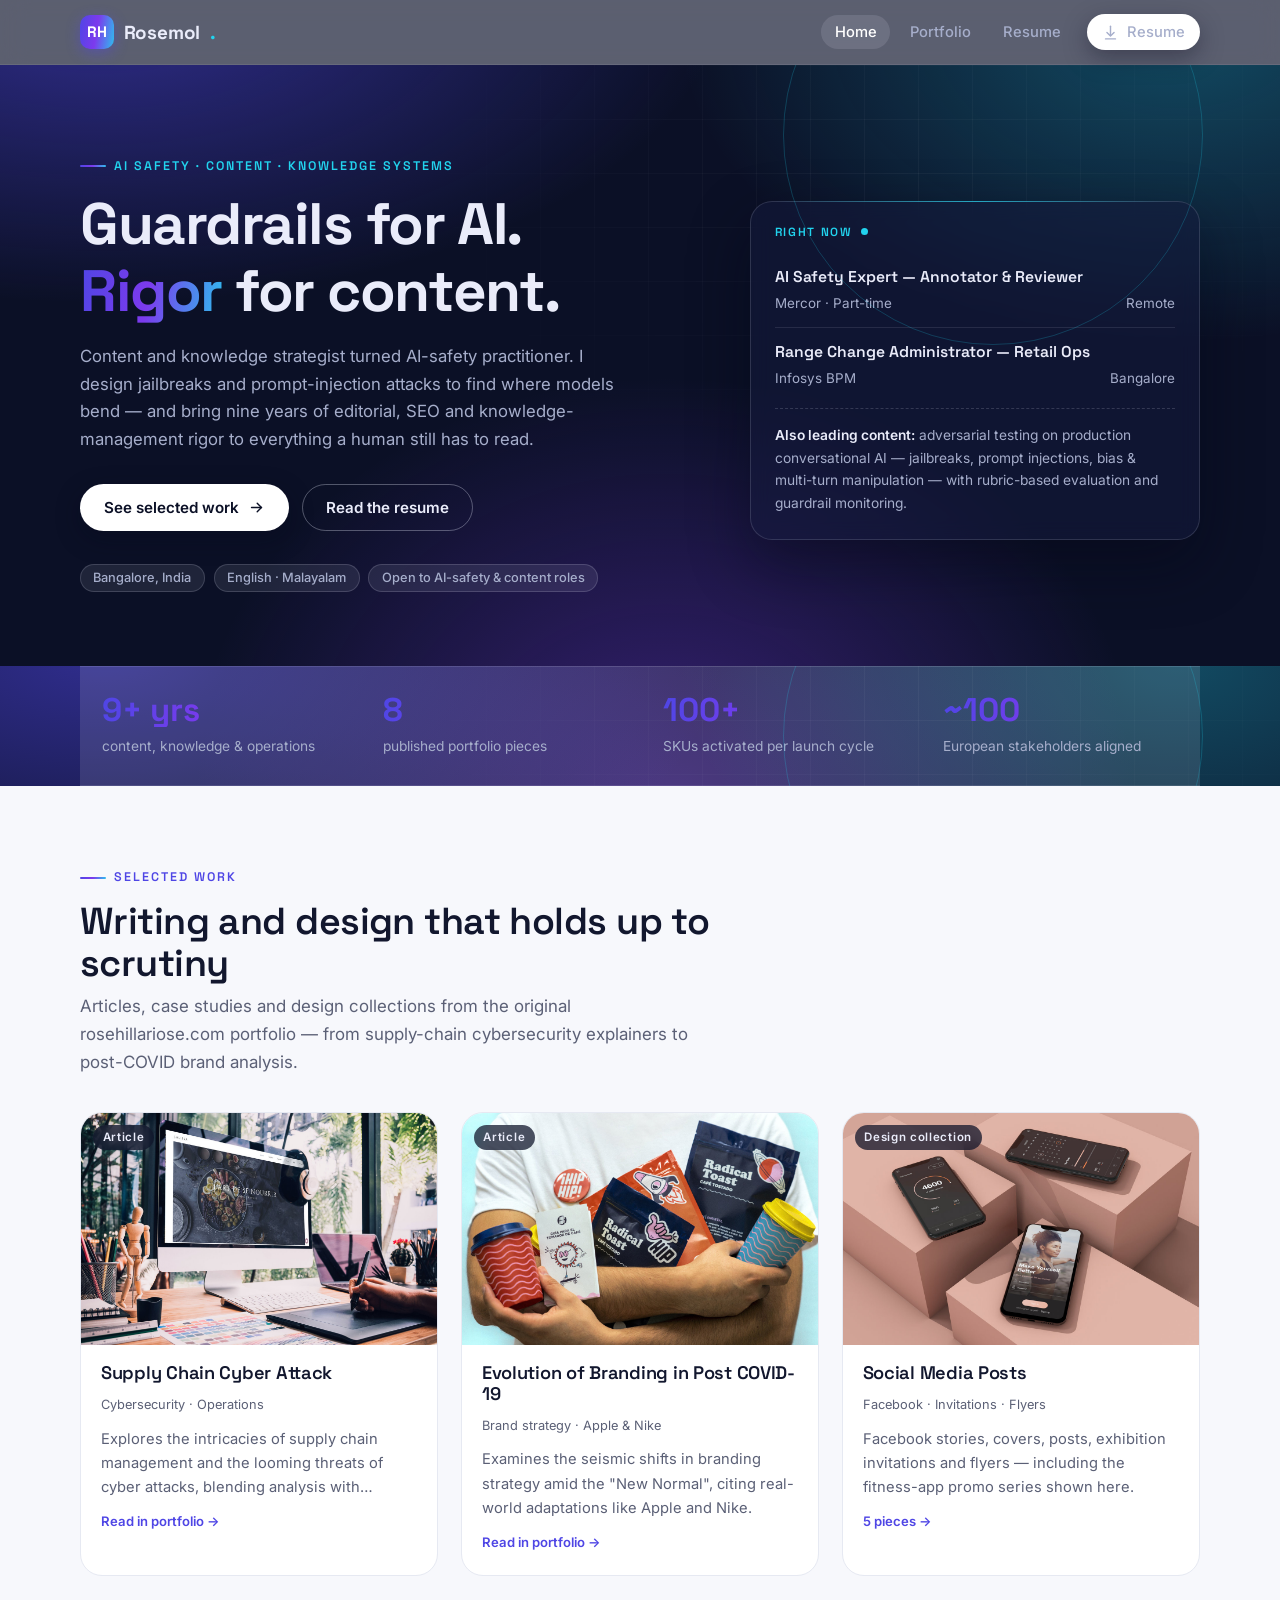
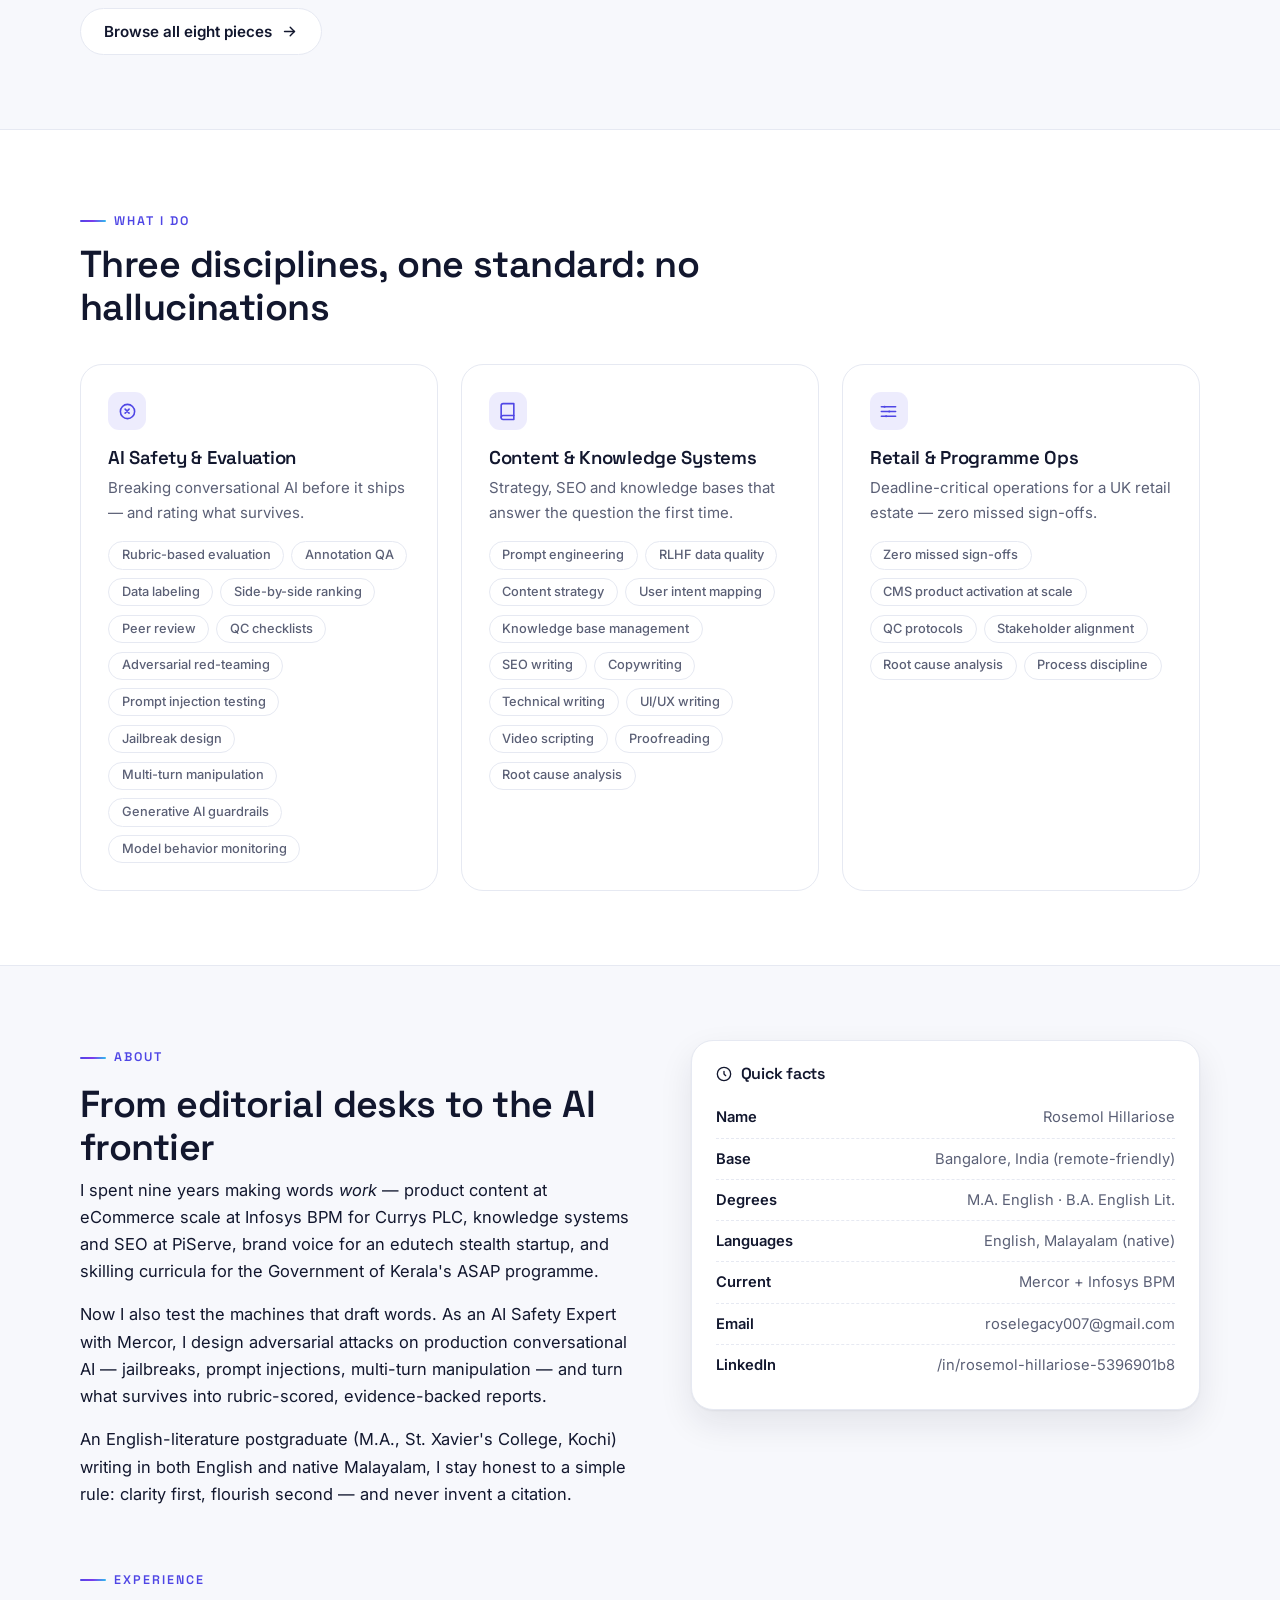
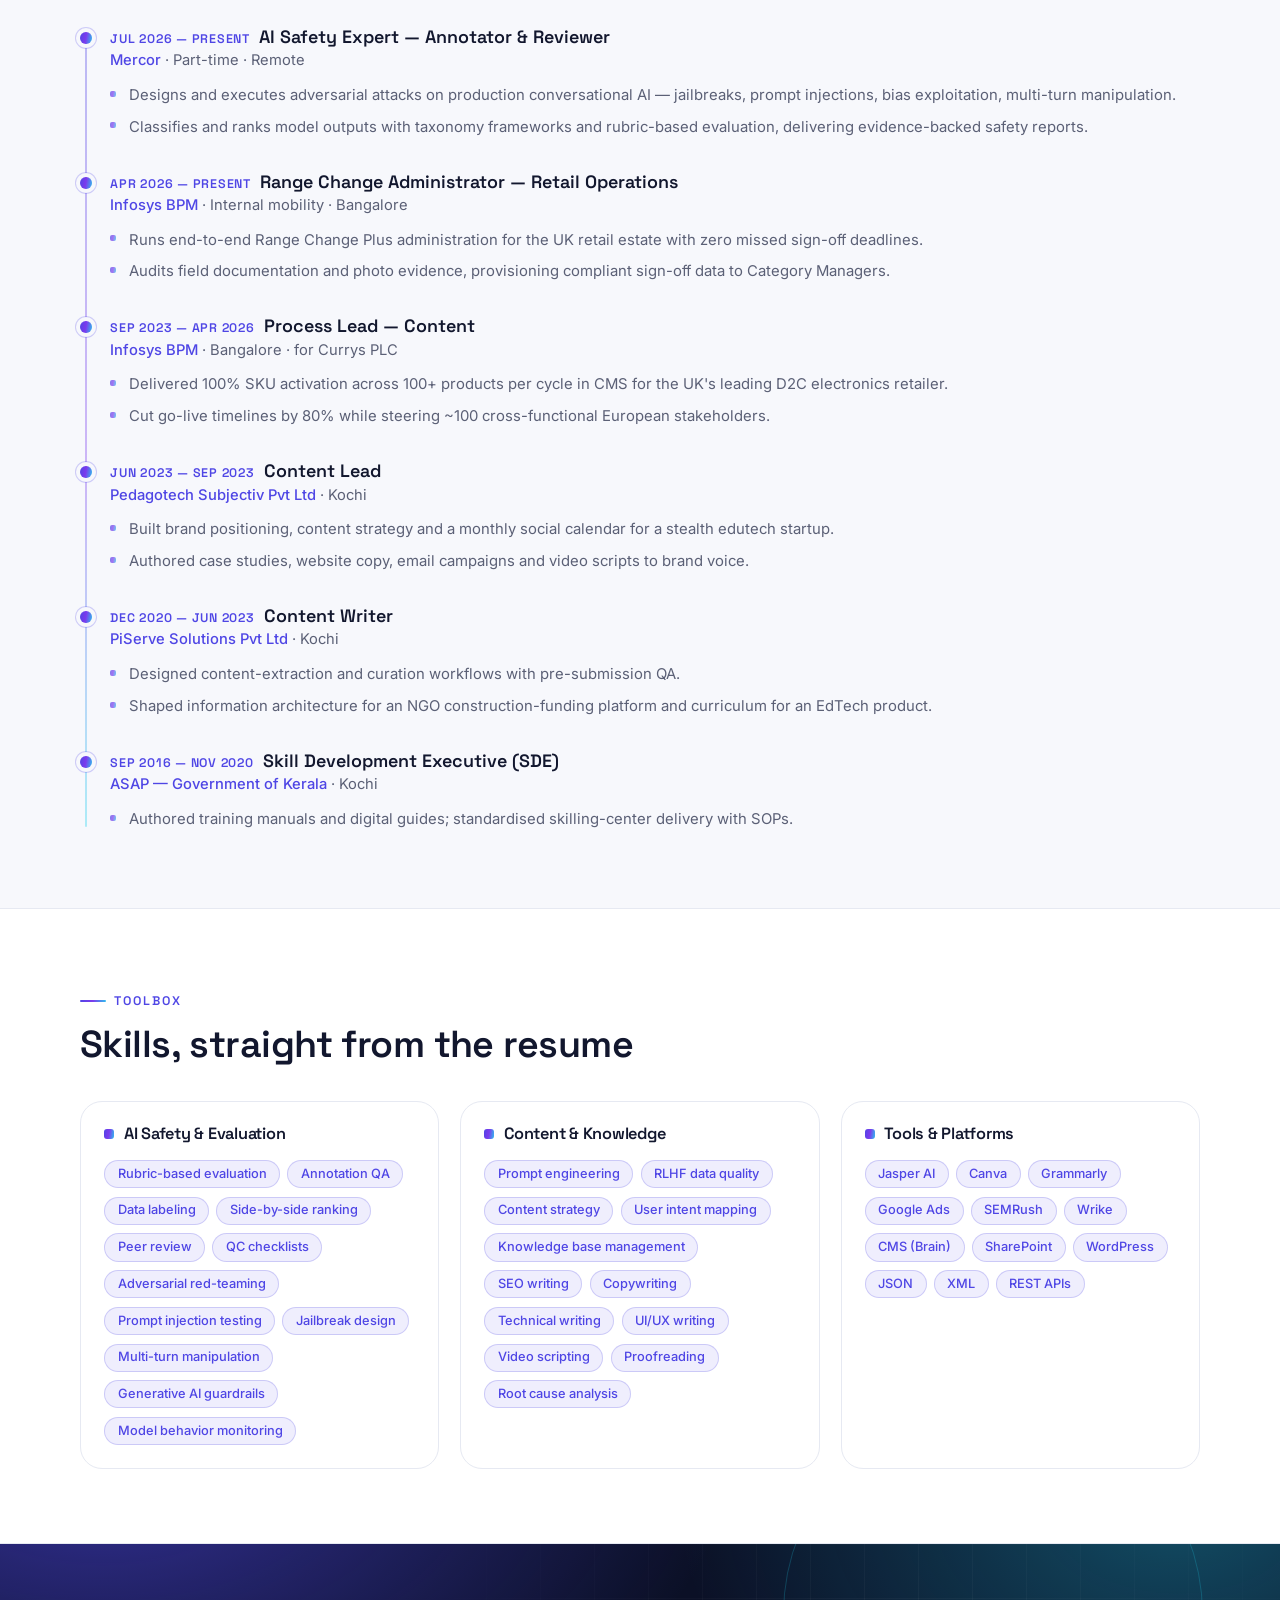
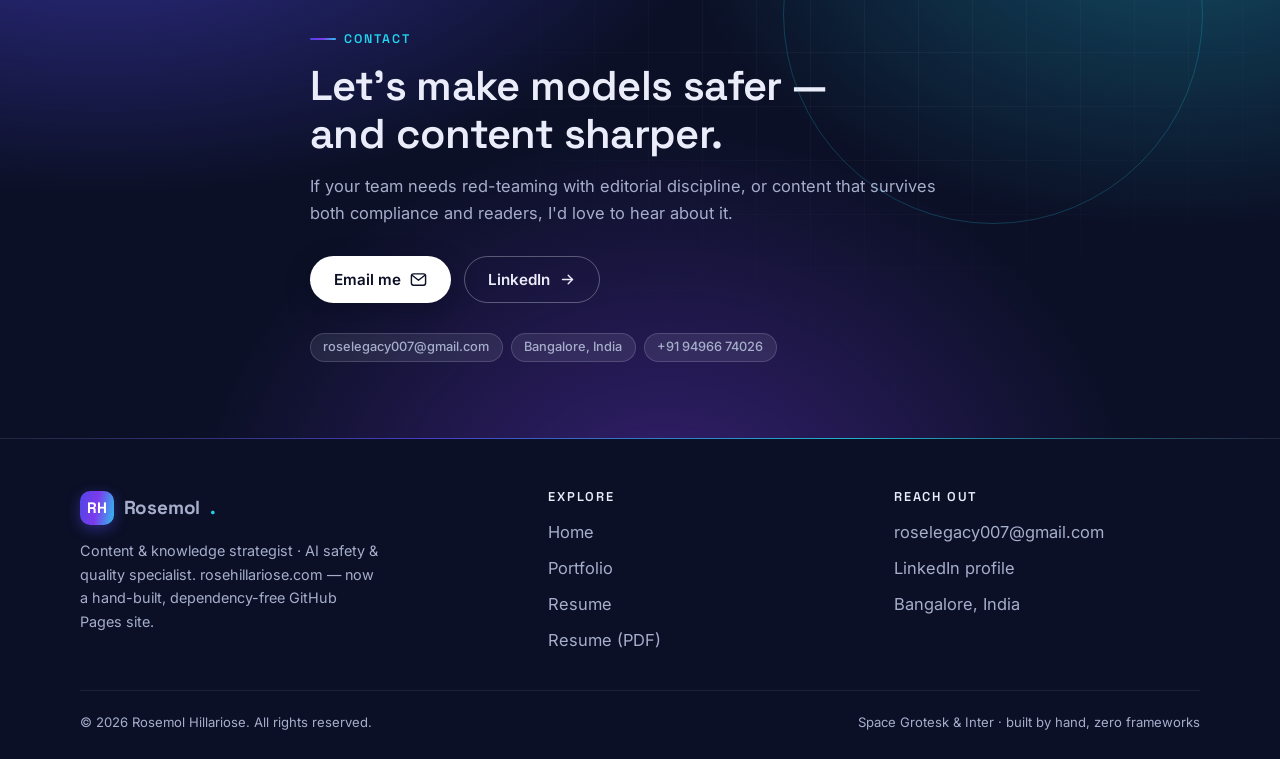
==== index.html @ e2878ddb "Redesigned portfolio site — aurora design, AI-safety focused content, 8 real portfolio pieces" ====
<!DOCTYPE html>
<html lang="en">
<head>
<meta charset="utf-8">
<meta name="viewport" content="width=device-width, initial-scale=1">
<title>Rosemol Hillariose — Content & Knowledge Strategist | AI Safety & Quality Specialist</title>
<meta name="description" content="AI safety specialist and content strategist. Adversarial red-teaming, prompt-injection testing and guardrail monitoring — plus 9+ years of content, SEO and knowledge management in eCommerce operations.">
<meta property="og:type" content="website">
<meta property="og:title" content="Rosemol Hillariose — Content & Knowledge Strategist">
<meta property="og:description" content="Guardrails for AI. Rigor for content. AI-safety red-teaming, knowledge management and editorial depth from Bangalore, India.">
<meta property="og:image" content="https://rosehillary.github.io/rosehillariose.github.io/assets/img/og-cover.jpg">
<meta name="twitter:card" content="summary_large_image">
<link rel="preconnect" href="https://fonts.googleapis.com">
<link rel="preconnect" href="https://fonts.gstatic.com" crossorigin>
<link href="https://fonts.googleapis.com/css2?family=Inter:wght@400;500;600;700&family=Space+Grotesk:wght@500;600;700&display=swap" rel="stylesheet">
<link rel="stylesheet" href="assets/css/style.css">
<link rel="icon" type="image/svg+xml" href="assets/favicon.svg">
<script type="application/ld+json">
{
  "@context": "https://schema.org",
  "@type": "Person",
  "name": "Rosemol Hillariose",
  "jobTitle": "Content & Knowledge Strategist | AI Safety & Quality Specialist",
  "email": "mailto:roselegacy007@gmail.com",
  "telephone": "+91 9496674026",
  "url": "https://rosehillariose.com",
  "sameAs": ["https://www.linkedin.com/in/rosemol-hillariose-5396901b8"],
  "address": {"@type": "PostalAddress", "addressLocality": "Bangalore", "addressRegion": "Karnataka", "addressCountry": "IN"},
  "alumniOf": {"@type": "CollegeOrUniversity", "name": "St. Xavier's College For Women, Kochi"},
  "knowsLanguage": ["en", "ml"]
}
</script>
</head>
<body>
<a class="skip" href="#main">Skip to content</a>
<header class="site-header">
  <div class="container header-in">
    <a class="brand" href="index.html" aria-label="Rosemol Hillariose — home"><span class="brand-mark">RH</span>Rosemol<i>.</i></a>
    <nav class="main-nav" aria-label="Primary">
      <a href="index.html" class="active" aria-current="page">Home</a>
      <a href="portfolio.html">Portfolio</a>
      <a href="resume.html">Resume</a>
      <a class="btn btn-light nav-cta no-expand" href="assets/Rosemol-Hillariose-Resume.pdf" download>
        <svg viewBox="0 0 24 24" fill="none" stroke="currentColor" stroke-width="2" stroke-linecap="round" stroke-linejoin="round" aria-hidden="true"><path d="M12 3v12"/><path d="m7 12 5 5 5-5"/><path d="M5 21h14"/></svg>
        Resume
      </a>
    </nav>
    <button class="nav-toggle" aria-expanded="false" aria-label="Toggle navigation"><span></span><span></span><span></span></button>
  </div>
</header>
<main id="main">
<!-- HERO -->
<section class="aurora hero">
  <div class="container hero-grid">
    <div data-reveal>
      <span class="kicker" style="color:#22D3EE">AI Safety · Content · Knowledge Systems</span>
      <h1 style="margin-top:1rem">Guardrails for AI.<br><span class="grad-text">Rigor</span> for content.</h1>
      <p class="lead">Content and knowledge strategist turned AI-safety practitioner. I design jailbreaks and prompt-injection attacks to find where models bend — and bring nine years of editorial, SEO and knowledge-management rigor to everything a human still has to read.</p>
      <div class="hero-cta">
        <a class="btn btn-light" href="portfolio.html">See selected work
          <svg viewBox="0 0 24 24" fill="none" stroke="currentColor" stroke-width="2" stroke-linecap="round" stroke-linejoin="round" aria-hidden="true"><path d="M5 12h14"/><path d="m13 6 6 6-6 6"/></svg>
        </a>
        <a class="btn btn-ghost" href="resume.html">Read the resume</a>
      </div>
      <div class="facets">
        <span class="chip chip-dark">Bangalore, India</span>
        <span class="chip chip-dark">English · Malayalam</span>
        <span class="chip chip-dark">Open to AI-safety & content roles</span>
      </div>
    </div>
    <aside class="now-card" data-reveal style="--d:150ms" aria-label="Currently">
      <div class="now-label">Right now</div>
      <div class="now-item">
        <div class="now-role">AI Safety Expert — Annotator & Reviewer</div>
        <div class="now-org"><span>Mercor · Part-time</span><span>Remote</span></div>
      </div>
      <div class="now-item">
        <div class="now-role">Range Change Administrator — Retail Ops</div>
        <div class="now-org"><span>Infosys BPM</span><span>Bangalore</span></div>
      </div>
      <p class="now-note"><strong>Also leading content:</strong> adversarial testing on production conversational AI — jailbreaks, prompt injections, bias & multi-turn manipulation — with rubric-based evaluation and guardrail monitoring.</p>
    </aside>
  </div>
</section>
<!-- STATS -->
<div class="aurora" style="padding:0">
  <div class="container">
    <div class="stats" data-reveal>
      <div class="stat"><b>9+ yrs</b><span>content, knowledge & operations</span></div>
      <div class="stat"><b>8</b><span>published portfolio pieces</span></div>
      <div class="stat"><b>100+</b><span>SKUs activated per launch cycle</span></div>
      <div class="stat"><b>~100</b><span>European stakeholders aligned</span></div>
    </div>
  </div>
</div>
<!-- FEATURED WORK -->
<section class="section">
  <div class="container">
    <div class="section-head" data-reveal>
      <span class="kicker">Selected work</span>
      <h2>Writing and design that holds up to scrutiny</h2>
      <p class="lead">Articles, case studies and design collections from the original rosehillariose.com portfolio — from supply-chain cybersecurity explainers to post-COVID brand analysis.</p>
    </div>
    <div class="grid grid-3" style="margin-top:2.2rem">
      <a class="work-card" data-reveal href="portfolio.html#supply-chain">
        <span class="work-media">
          <img src="assets/img/supply-chain.jpg" alt="Design studio desk with a monitor showing an editorial website" loading="lazy">
          <span class="work-type">Article</span>
        </span>
        <span class="work-body">
          <h3>Supply Chain Cyber Attack</h3>
          <span class="work-meta">Cybersecurity · Operations</span>
          <span class="work-excerpt">Explores the intricacies of supply chain management and the looming threats of cyber attacks, blending analysis with actionable, prescriptive measures.</span>
          <span class="work-count">Read in portfolio →</span>
        </span>
      </a>
      <a class="work-card" data-reveal style="--d:90ms" href="portfolio.html#evolution-branding">
        <span class="work-media">
          <img src="assets/img/evolution-branding.jpg" alt="Bold snack packaging — Radical Toast chip bags" loading="lazy">
          <span class="work-type">Article</span>
        </span>
        <span class="work-body">
          <h3>Evolution of Branding in Post COVID-19</h3>
          <span class="work-meta">Brand strategy · Apple &amp; Nike</span>
          <span class="work-excerpt">Examines the seismic shifts in branding strategy amid the "New Normal", citing real-world adaptations like Apple and Nike.</span>
          <span class="work-count">Read in portfolio →</span>
        </span>
      </a>
      <a class="work-card" data-reveal style="--d:180ms" href="portfolio.html#sm-posts">
        <span class="work-media">
          <img src="assets/img/sm-posts.jpg" alt="Social media design — phone mockups on pink pedestals" loading="lazy">
          <span class="work-type">Design collection</span>
        </span>
        <span class="work-body">
          <h3>Social Media Posts</h3>
          <span class="work-meta">Facebook · Invitations · Flyers</span>
          <span class="work-excerpt">Facebook stories, covers, posts, exhibition invitations and flyers — including the fitness-app promo series shown here.</span>
          <span class="work-count">5 pieces →</span>
        </span>
      </a>
    </div>
    <div data-reveal style="margin-top:2rem">
      <a class="btn btn-line" href="portfolio.html">Browse all eight pieces
        <svg viewBox="0 0 24 24" fill="none" stroke="currentColor" stroke-width="2" stroke-linecap="round" stroke-linejoin="round" aria-hidden="true"><path d="M5 12h14"/><path d="m13 6 6 6-6 6"/></svg>
      </a>
    </div>
  </div>
</section>
<!-- WHAT I DO -->
<section class="section" style="background:#fff;border-block:1px solid var(--line)">
  <div class="container">
    <div class="section-head" data-reveal>
      <span class="kicker">What I do</span>
      <h2>Three disciplines, one standard: no hallucinations</h2>
    </div>
    <div class="grid grid-3" style="margin-top:2.2rem">
      <article class="service" data-reveal>
        <div class="service-icon" aria-hidden="true"><svg viewBox="0 0 24 24" fill="none" stroke="currentColor" stroke-width="2" stroke-linecap="round" stroke-linejoin="round"><circle cx="12" cy="12" r="9"/><path d="m9 9 5 5M14 9l-5 5"/></svg></div>
        <h3>AI Safety & Evaluation</h3>
        <p>Breaking conversational AI before it ships — and rating what survives.</p>
        <ul id="svc1" class="skill-tags"></ul>
      </article>
      <article class="service" data-reveal style="--d:90ms">
        <div class="service-icon" aria-hidden="true"><svg viewBox="0 0 24 24" fill="none" stroke="currentColor" stroke-width="2" stroke-linecap="round" stroke-linejoin="round"><path d="M4 19.5A2.5 2.5 0 0 1 6.5 17H20"/><path d="M6.5 2H20v20H6.5A2.5 2.5 0 0 1 4 19.5v-15A2.5 2.5 0 0 1 6.5 2z"/></svg></div>
        <h3>Content & Knowledge Systems</h3>
        <p>Strategy, SEO and knowledge bases that answer the question the first time.</p>
        <ul id="svc2" class="skill-tags"></ul>
      </article>
      <article class="service" data-reveal style="--d:180ms">
        <div class="service-icon" aria-hidden="true"><svg viewBox="0 0 24 24" fill="none" stroke="currentColor" stroke-width="2" stroke-linecap="round" stroke-linejoin="round"><path d="M3 6h18"/><path d="M3 12h18"/><path d="M3 18h18"/><circle cx="7" cy="6" r="1.4" fill="currentColor" stroke="none"/><circle cx="13" cy="12" r="1.4" fill="currentColor" stroke="none"/><circle cx="9" cy="18" r="1.4" fill="currentColor" stroke="none"/></svg></div>
        <h3>Retail & Programme Ops</h3>
        <p>Deadline-critical operations for a UK retail estate — zero missed sign-offs.</p>
        <ul id="svc3" class="skill-tags"></ul>
      </article>
    </div>
  </div>
</section>
<!-- ABOUT + TIMELINE -->
<section class="section" id="about">
  <div class="container">
    <div class="split">
      <div class="about-copy" data-reveal>
        <span class="kicker">About</span>
        <h2 style="margin-top:1rem">From editorial desks to the AI frontier</h2>
        <p>I spent nine years making words <em>work</em> — product content at eCommerce scale at Infosys BPM for Currys PLC, knowledge systems and SEO at PiServe, brand voice for an edutech stealth startup, and skilling curricula for the Government of Kerala's ASAP programme.</p>
        <p>Now I also test the machines that draft words. As an AI Safety Expert with Mercor, I design adversarial attacks on production conversational AI — jailbreaks, prompt injections, multi-turn manipulation — and turn what survives into rubric-scored, evidence-backed reports.</p>
        <p>An English-literature postgraduate (M.A., St. Xavier's College, Kochi) writing in both English and native Malayalam, I stay honest to a simple rule: clarity first, flourish second — and never invent a citation.</p>
      </div>
      <aside class="side-card" data-reveal style="--d:120ms">
        <h3><svg width="16" height="16" viewBox="0 0 24 24" fill="none" stroke="currentColor" stroke-width="2" stroke-linecap="round" aria-hidden="true"><circle cx="12" cy="12" r="10"/><path d="M12 8v4l2.5 2.5"/></svg>Quick facts</h3>
        <div class="kv"><b>Name</b><span>Rosemol Hillariose</span></div>
        <div class="kv"><b>Base</b><span>Bangalore, India (remote-friendly)</span></div>
        <div class="kv"><b>Degrees</b><span>M.A. English · B.A. English Lit.</span></div>
        <div class="kv"><b>Languages</b><span>English, Malayalam (native)</span></div>
        <div class="kv"><b>Current</b><span>Mercor + Infosys BPM</span></div>
        <div class="kv"><b>Email</b><span>roselegacy007@gmail.com</span></div>
        <div class="kv"><b>LinkedIn</b><span>/in/rosemol-hillariose-5396901b8</span></div>
      </aside>
    </div>
    <div style="margin-top:3.4rem">
      <span class="kicker" data-reveal>Experience</span>
      <div class="timeline">
        <div class="t-item" data-reveal>
          <div class="t-head"><span class="t-when">Jul 2026 — Present</span><span class="t-role">AI Safety Expert — Annotator & Reviewer</span></div>
          <div class="t-org"><em>Mercor</em> · Part-time · Remote</div>
          <ul class="t-list"><li>Designs and executes adversarial attacks on production conversational AI — jailbreaks, prompt injections, bias exploitation, multi-turn manipulation.</li><li>Classifies and ranks model outputs with taxonomy frameworks and rubric-based evaluation, delivering evidence-backed safety reports.</li></ul>
        </div>
        <div class="t-item" data-reveal>
          <div class="t-head"><span class="t-when">Apr 2026 — Present</span><span class="t-role">Range Change Administrator — Retail Operations</span></div>
          <div class="t-org"><em>Infosys BPM</em> · Internal mobility · Bangalore</div>
          <ul class="t-list"><li>Runs end-to-end Range Change Plus administration for the UK retail estate with zero missed sign-off deadlines.</li><li>Audits field documentation and photo evidence, provisioning compliant sign-off data to Category Managers.</li></ul>
        </div>
        <div class="t-item" data-reveal>
          <div class="t-head"><span class="t-when">Sep 2023 — Apr 2026</span><span class="t-role">Process Lead — Content</span></div>
          <div class="t-org"><em>Infosys BPM</em> · Bangalore · for Currys PLC</div>
          <ul class="t-list"><li>Delivered 100% SKU activation across 100+ products per cycle in CMS for the UK's leading D2C electronics retailer.</li><li>Cut go-live timelines by 80% while steering ~100 cross-functional European stakeholders.</li></ul>
        </div>
        <div class="t-item" data-reveal>
          <div class="t-head"><span class="t-when">Jun 2023 — Sep 2023</span><span class="t-role">Content Lead</span></div>
          <div class="t-org"><em>Pedagotech Subjectiv Pvt Ltd</em> · Kochi</div>
          <ul class="t-list"><li>Built brand positioning, content strategy and a monthly social calendar for a stealth edutech startup.</li><li>Authored case studies, website copy, email campaigns and video scripts to brand voice.</li></ul>
        </div>
        <div class="t-item" data-reveal>
          <div class="t-head"><span class="t-when">Dec 2020 — Jun 2023</span><span class="t-role">Content Writer</span></div>
          <div class="t-org"><em>PiServe Solutions Pvt Ltd</em> · Kochi</div>
          <ul class="t-list"><li>Designed content-extraction and curation workflows with pre-submission QA.</li><li>Shaped information architecture for an NGO construction-funding platform and curriculum for an EdTech product.</li></ul>
        </div>
        <div class="t-item" data-reveal>
          <div class="t-head"><span class="t-when">Sep 2016 — Nov 2020</span><span class="t-role">Skill Development Executive (SDE)</span></div>
          <div class="t-org"><em>ASAP — Government of Kerala</em> · Kochi</div>
          <ul class="t-list"><li>Authored training manuals and digital guides; standardised skilling-center delivery with SOPs.</li></ul>
        </div>
      </div>
    </div>
  </div>
</section>
<!-- SKILLS -->
<section class="section" style="background:#fff;border-block:1px solid var(--line)">
  <div class="container">
    <div class="section-head" data-reveal>
      <span class="kicker">Toolbox</span>
      <h2>Skills, straight from the resume</h2>
    </div>
    <div class="skills-grid" style="margin-top:2.2rem">
      <div class="skill-card" data-reveal><h3><span class="skill-dot"></span>AI Safety & Evaluation</h3><ul id="sk1" class="skill-tags"></ul></div>
      <div class="skill-card" data-reveal style="--d:90ms"><h3><span class="skill-dot"></span>Content & Knowledge</h3><ul id="sk2" class="skill-tags"></ul></div>
      <div class="skill-card" data-reveal style="--d:180ms"><h3><span class="skill-dot"></span>Tools & Platforms</h3><ul id="sk3" class="skill-tags"></ul></div>
    </div>
  </div>
</section>
<!-- CONTACT -->
<section class="aurora cta-band">
  <div class="container cta-in" data-reveal>
    <span class="kicker" style="color:#22D3EE">Contact</span>
    <h2 style="margin-top:.9rem">Let's make models safer —<br>and content sharper.</h2>
    <p>If your team needs red-teaming with editorial discipline, or content that survives both compliance and readers, I'd love to hear about it.</p>
    <div class="cta-buttons">
      <a class="btn btn-light" href="mailto:roselegacy007@gmail.com?subject=Saying%20hi%20from%20your%20portfolio">Email me
        <svg viewBox="0 0 24 24" fill="none" stroke="currentColor" stroke-width="2" stroke-linecap="round" stroke-linejoin="round" aria-hidden="true"><rect x="2" y="4" width="20" height="16" rx="3"/><path d="m3 6 9 7 9-7"/></svg>
      </a>
      <a class="btn btn-ghost" href="https://www.linkedin.com/in/rosemol-hillariose-5396901b8" target="_blank" rel="noopener">LinkedIn
        <svg viewBox="0 0 24 24" fill="none" stroke="currentColor" stroke-width="2" stroke-linecap="round" stroke-linejoin="round" aria-hidden="true"><path d="M5 12h14"/><path d="m13 6 6 6-6 6"/></svg>
      </a>
    </div>
    <div class="cta-facts">
      <span class="chip chip-dark">roselegacy007@gmail.com</span>
      <span class="chip chip-dark">Bangalore, India</span>
      <span class="chip chip-dark">+91 94966 74026</span>
    </div>
  </div>
</section>
</main>
<footer class="site-footer">
  <div class="container">
    <div class="footer-grid">
      <div>
        <a class="brand" href="index.html"><span class="brand-mark">RH</span>Rosemol<i>.</i></a>
        <p class="footer-blurb">Content & knowledge strategist · AI safety & quality specialist. rosehillariose.com — now a hand-built, dependency-free GitHub Pages site.</p>
      </div>
      <div>
        <h4>Explore</h4>
        <ul>
          <li><a href="index.html">Home</a></li>
          <li><a href="portfolio.html">Portfolio</a></li>
          <li><a href="resume.html">Resume</a></li>
          <li><a href="assets/Rosemol-Hillariose-Resume.pdf" download>Resume (PDF)</a></li>
        </ul>
      </div>
      <div>
        <h4>Reach out</h4>
        <ul>
          <li><a href="mailto:roselegacy007@gmail.com">roselegacy007@gmail.com</a></li>
          <li><a href="https://www.linkedin.com/in/rosemol-hillariose-5396901b8" target="_blank" rel="noopener">LinkedIn profile</a></li>
          <li>Bangalore, India</li>
        </ul>
      </div>
    </div>
    <div class="footer-bottom">
      <span>© <span data-year>2026</span> Rosemol Hillariose. All rights reserved.</span>
      <span>Space Grotesk &amp; Inter · built by hand, zero frameworks</span>
    </div>
  </div>
</footer>
<script src="assets/js/main.js" defer></script>
<script src="assets/js/index-extras.js" defer></script>
</body>
</html>
---- assets/css/style.css ----
/* Rosemol Hillariose — aurora system (Space Grotesk + Inter) */
*,*::before,*::after{box-sizing:border-box;margin:0;padding:0}
:root{
  --bg:#F7F8FC; --surface:#FFFFFF; --ink:#12172E; --muted:#5B6076;
  --line:#E6E9F2; --line-dark:rgba(234,236,250,.14);
  --indigo:#4F46E5; --indigo-2:#4338CA; --violet:#7C3AED; --cyan:#22D3EE;
  --dark:#0B1026; --dark-2:#141B3D; --on-dark:#EAECFA; --on-dark-muted:#A6AECB;
  --radius:16px; --radius-lg:22px;
  --shadow:0 1px 2px rgba(18,23,46,.05),0 14px 34px rgba(18,23,46,.09);
  --shadow-lift:0 2px 6px rgba(18,23,46,.07),0 22px 44px rgba(18,23,46,.14);
  --grad:linear-gradient(100deg,#4F46E5 0%,#7C3AED 48%,#22D3EE 108%);
  --container:min(1120px,92vw);
  --font-display:"Space Grotesk",system-ui,-apple-system,sans-serif;
  --font-body:"Inter",system-ui,-apple-system,sans-serif;
}
html{scroll-behavior:smooth}
body{font-family:var(--font-body);background:var(--bg);color:var(--ink);line-height:1.65;font-size:16.5px;-webkit-font-smoothing:antialiased}
img{display:block;max-width:100%;height:auto}
a{color:var(--indigo);text-decoration:none}
.container{width:var(--container);margin-inline:auto}
.section{padding:4.6rem 0}
.section-head{max-width:680px}
.kicker{display:inline-flex;align-items:center;gap:.5rem;font:600 .78rem/1 var(--font-display);letter-spacing:.16em;text-transform:uppercase;color:var(--indigo)}
.kicker::before{content:"";width:26px;height:2px;background:var(--grad);border-radius:2px}
h1,h2,h3,h4{font-family:var(--font-display);line-height:1.14;letter-spacing:-.015em}
h2{font-size:clamp(1.7rem,3.4vw,2.35rem);font-weight:600;margin:.8rem 0 .5rem}
.lead{color:var(--muted);font-size:1.06rem;max-width:620px}
.grad-text{background:var(--grad);-webkit-background-clip:text;background-clip:text;color:transparent}
:focus-visible{outline:2px solid var(--cyan);outline-offset:3px;border-radius:4px}
.skip{position:absolute;left:-9999px;top:0;background:var(--dark);color:var(--on-dark);padding:.7rem 1.1rem;border-radius:0 0 10px 0;z-index:99}
.skip:focus{left:0}

/* buttons */
.btn{display:inline-flex;align-items:center;gap:.55rem;font:600 .95rem/1 var(--font-body);padding:.86rem 1.45rem;border-radius:999px;border:1px solid transparent;cursor:pointer;transition:transform .18s ease,box-shadow .18s ease,background .18s ease,border-color .18s ease;text-decoration:none;white-space:nowrap}
.btn svg{width:17px;height:17px;flex:none}
.btn:hover{transform:translateY(-2px)}
.btn:active{transform:translateY(0)}
.btn-solid{background:var(--indigo);color:#fff;box-shadow:0 8px 22px rgba(79,70,229,.32)}
.btn-solid:hover{background:var(--indigo-2)}
.btn-light{background:#fff;color:var(--dark);box-shadow:0 8px 24px rgba(6,9,26,.35)}
.btn-light:hover{box-shadow:0 12px 30px rgba(6,9,26,.45)}
.btn-ghost{background:transparent;color:var(--on-dark);border-color:rgba(234,236,250,.32)}
.btn-ghost:hover{border-color:rgba(234,236,250,.65);background:rgba(234,236,250,.08)}
.btn-line{background:#fff;color:var(--ink);border-color:var(--line)}
.btn-line:hover{border-color:#C9CFE4;box-shadow:var(--shadow)}

/* chips */
.chip{display:inline-flex;align-items:center;gap:.35rem;font:500 .8rem/1 var(--font-body);padding:.42rem .78rem;border-radius:999px;border:1px solid var(--line);background:#fff;color:var(--muted)}
.chip-dark{background:rgba(234,236,250,.09);border-color:rgba(234,236,250,.16);color:var(--on-dark-muted)}
.chip-accent{background:rgba(79,70,229,.09);border-color:rgba(79,70,229,.22);color:var(--indigo)}
/* header */
.site-header{position:sticky;top:0;z-index:60;background:rgba(11,16,38,.66);backdrop-filter:blur(14px) saturate(150%);-webkit-backdrop-filter:blur(14px) saturate(150%);border-bottom:1px solid rgba(234,236,250,.08)}
.header-in{display:flex;align-items:center;justify-content:space-between;gap:1rem;height:64px}
.brand{display:inline-flex;align-items:center;gap:.6rem;font:700 1.18rem var(--font-display);color:var(--on-dark);letter-spacing:-.01em}
.brand-mark{width:34px;height:34px;border-radius:10px;background:var(--grad);display:grid;place-items:center;font:700 .95rem/1 var(--font-display);color:#fff;box-shadow:0 4px 14px rgba(79,70,229,.45)}
.brand i{font-style:normal;color:var(--cyan)}
.main-nav{display:flex;align-items:center;gap:.35rem}
.main-nav a{font:500 .92rem var(--font-body);color:var(--on-dark-muted);padding:.5rem .85rem;border-radius:999px;transition:color .15s,background .15s}
.main-nav a:hover{color:var(--on-dark);background:rgba(234,236,250,.08)}
.main-nav a.active{color:#fff;background:rgba(234,236,250,.12)}
.nav-toggle{display:none;background:none;border:1px solid rgba(234,236,250,.25);border-radius:10px;padding:.55rem .6rem;cursor:pointer}
.nav-toggle span{display:block;width:20px;height:2px;background:var(--on-dark);margin:4px 0;transition:transform .2s,opacity .2s}
.nav-open .nav-toggle span:nth-child(1){transform:translateY(6px) rotate(45deg)}
.nav-open .nav-toggle span:nth-child(2){opacity:0}
.nav-open .nav-toggle span:nth-child(3){transform:translateY(-6px) rotate(-45deg)}
.nav-cta{margin-left:.4rem}

/* aurora bands */
.aurora{position:relative;overflow:hidden;color:var(--on-dark);background:
  radial-gradient(1000px 500px at 8% -12%,rgba(79,70,229,.55),transparent 62%),
  radial-gradient(860px 540px at 92% -6%,rgba(34,211,238,.30),transparent 58%),
  radial-gradient(760px 640px at 52% 118%,rgba(124,58,237,.38),transparent 62%),
  var(--dark)}
.aurora::before{content:"";position:absolute;inset:0;background-image:linear-gradient(rgba(255,255,255,.045) 1px,transparent 1px),linear-gradient(90deg,rgba(255,255,255,.045) 1px,transparent 1px);background-size:54px 54px;-webkit-mask-image:radial-gradient(720px 420px at 70% 20%,#000 0%,transparent 72%);mask-image:radial-gradient(720px 420px at 70% 20%,#000 0%,transparent 72%);pointer-events:none}
.aurora::after{content:"";position:absolute;width:420px;height:420px;border-radius:50%;border:1.5px solid rgba(34,211,238,.22);top:-140px;right:6%;pointer-events:none}
.aurora>*{position:relative}

/* hero */
.hero{padding:5.2rem 0 4.6rem}
.hero-grid{display:grid;grid-template-columns:1.16fr .84fr;gap:3rem;align-items:center}
.hero h1{font-size:clamp(2.35rem,5.4vw,3.65rem);font-weight:700;letter-spacing:-.025em}
.hero .lead{color:var(--on-dark-muted);margin:1.15rem 0 1.9rem;max-width:560px;font-size:1.05rem}
.hero-cta{display:flex;flex-wrap:wrap;gap:.8rem}
.facets{display:flex;flex-wrap:wrap;gap:.55rem;margin-top:2.1rem}
.now-card{background:rgba(20,27,61,.55);border:1px solid rgba(234,236,250,.14);border-radius:var(--radius-lg);backdrop-filter:blur(10px);-webkit-backdrop-filter:blur(10px);padding:1.5rem;box-shadow:0 24px 60px rgba(4,7,22,.45);position:relative}
.now-card::before{content:"";position:absolute;top:-1px;left:24px;right:24px;height:1px;background:linear-gradient(90deg,transparent,rgba(34,211,238,.7),transparent)}
.now-label{display:flex;align-items:center;gap:.55rem;font:600 .74rem/1 var(--font-display);letter-spacing:.14em;text-transform:uppercase;color:var(--cyan);margin-bottom:1rem}
.now-label::after{content:"";width:7px;height:7px;border-radius:50%;background:var(--cyan);animation:pulse 2.4s infinite}
@keyframes pulse{0%{box-shadow:0 0 0 0 rgba(34,211,238,.45)}70%{box-shadow:0 0 0 9px rgba(34,211,238,0)}100%{box-shadow:0 0 0 0 rgba(34,211,238,0)}}
.now-item{padding:.85rem 0;border-bottom:1px solid rgba(234,236,250,.1)}
.now-item:last-of-type{border-bottom:0;padding-bottom:.2rem}
.now-role{font:600 .98rem var(--font-display);color:var(--on-dark)}
.now-org{display:flex;justify-content:space-between;gap:1rem;font-size:.84rem;color:var(--on-dark-muted);margin-top:.28rem}
.now-note{margin-top:1rem;font-size:.86rem;color:var(--on-dark-muted);border-top:1px dashed rgba(234,236,250,.16);padding-top:.95rem}
.now-note strong{color:var(--on-dark);font-weight:600}

/* stats */
.stats{display:grid;grid-template-columns:repeat(4,1fr);gap:1px;background:rgba(234,236,250,.12);border-block:1px solid rgba(234,236,250,.12)}
.stat{padding:1.7rem 1.4rem}
.stat b{display:block;font:700 clamp(1.55rem,3vw,2.05rem)/1 var(--font-display);background:var(--grad);-webkit-background-clip:text;background-clip:text;color:transparent}
.stat span{display:block;margin-top:.5rem;font-size:.86rem;color:var(--on-dark-muted)}
/* page hero (inner pages) */
.page-hero{padding:4.2rem 0 3.6rem}
.page-hero h1{font-size:clamp(2.1rem,4.6vw,3.1rem);font-weight:700}
.page-hero p{color:var(--on-dark-muted);margin-top:1rem;max-width:640px;font-size:1.04rem}
.breadcrumb{font-size:.85rem;color:var(--on-dark-muted);margin-bottom:1.2rem}
.breadcrumb a{color:var(--on-dark-muted)}
.breadcrumb a:hover{color:#fff}

/* work cards */
.grid{display:grid;gap:1.4rem}
.grid-3{grid-template-columns:repeat(auto-fill,minmax(300px,1fr))}
.work-card{background:var(--surface);border:1px solid var(--line);border-radius:var(--radius-lg);overflow:hidden;cursor:pointer;transition:transform .25s ease,box-shadow .25s ease;text-align:left;padding:0;display:flex;flex-direction:column}
.work-card:hover{transform:translateY(-5px);box-shadow:var(--shadow-lift)}
.work-media{position:relative;aspect-ratio:16/10.4;overflow:hidden;background:#101736}
.work-media img{width:100%;height:100%;object-fit:cover;transition:transform .5s ease}
.work-card:hover .work-media img{transform:scale(1.045)}
.work-type{position:absolute;top:12px;left:12px;font:600 .72rem/1 var(--font-body);letter-spacing:.06em;background:rgba(11,16,38,.72);color:var(--on-dark);padding:.42rem .6rem;border-radius:999px;backdrop-filter:blur(6px)}
.work-body{padding:1.15rem 1.25rem 1.25rem}
.work-body h3{font-size:1.14rem;font-weight:600;margin-bottom:.35rem}
.work-meta{font-size:.8rem;color:var(--muted)}
.work-excerpt{margin-top:.6rem;font-size:.92rem;color:var(--muted);display:-webkit-box;-webkit-line-clamp:3;-webkit-box-orient:vertical;overflow:hidden}
.work-count{display:inline-flex;align-items:center;gap:.45rem;margin-top:.75rem;font-size:.82rem;font-weight:600;color:var(--indigo)}
.gallery-badge{position:absolute;bottom:12px;right:12px;font:600 .78rem/1 var(--font-body);color:#fff;background:rgba(11,16,38,.72);border-radius:999px;padding:.45rem .7rem;backdrop-filter:blur(6px)}

/* filters */
.filters{display:flex;flex-wrap:wrap;gap:.55rem;margin:0 0 2.4rem}
.filter{font:600 .88rem/1 var(--font-body);padding:.62rem 1.05rem;border-radius:999px;border:1px solid var(--line);background:#fff;color:var(--muted);cursor:pointer;transition:all .18s ease}
.filter:hover{border-color:#C9CFE4;color:var(--ink)}
.filter.active{background:var(--indigo);border-color:var(--indigo);color:#fff;box-shadow:0 6px 16px rgba(79,70,229,.3)}

/* what-i-do */
.service{background:var(--surface);border:1px solid var(--line);border-radius:var(--radius-lg);padding:1.7rem;transition:transform .22s ease,box-shadow .22s ease}
.service:hover{transform:translateY(-4px);box-shadow:var(--shadow)}
.service-icon{width:38px;height:38px;border-radius:11px;display:grid;place-items:center;background:rgba(79,70,229,.1);margin-bottom:1.05rem}
.service-icon svg{width:19px;height:19px;color:var(--indigo)}
.service h3{font-size:1.16rem;font-weight:600;margin-bottom:.5rem}
.service p{font-size:.94rem;color:var(--muted)}
.service ul{margin-top:.9rem;display:flex;flex-wrap:wrap;gap:.45rem;list-style:none}

/* about */
.split{display:grid;grid-template-columns:1.05fr .95fr;gap:3rem;align-items:start}
.about-copy p+p{margin-top:1rem}
.side-card{background:var(--surface);border:1px solid var(--line);border-radius:var(--radius-lg);padding:1.5rem;box-shadow:var(--shadow)}
.side-card h3{font-size:1rem;font-weight:600;margin-bottom:.9rem;display:flex;align-items:center;gap:.55rem}
.kv{display:flex;justify-content:space-between;gap:1rem;font-size:.92rem;padding:.5rem 0;border-bottom:1px dashed var(--line)}
.kv:last-child{border-bottom:0}
.kv b{font-weight:600;color:var(--ink);flex:none}
.kv span{color:var(--muted);text-align:right}

/* timeline */
.timeline{position:relative;margin-top:2.2rem;padding-left:1.9rem}
.timeline::before{content:"";position:absolute;left:5px;top:8px;bottom:8px;width:2px;background:linear-gradient(180deg,#4F46E5,#7C3AED 55%,#22D3EE);opacity:.35;border-radius:2px}
.t-item{position:relative;padding:0 0 1.9rem}
.t-item:last-child{padding-bottom:.2rem}
.t-item::before{content:"";position:absolute;left:-1.9rem;top:7px;width:12px;height:12px;border-radius:50%;background:var(--grad);box-shadow:0 0 0 4px #F7F8FC,0 0 0 5px rgba(79,70,229,.25)}
.t-head{display:flex;flex-wrap:wrap;align-items:baseline;gap:.6rem}
.t-when{font:600 .78rem/1.4 var(--font-display);letter-spacing:.06em;text-transform:uppercase;color:var(--indigo);flex:none}
.t-role{font:600 1.12rem var(--font-display);color:var(--ink)}
.t-org{font-size:.92rem;color:var(--muted)}
.t-org em{font-style:normal;color:var(--indigo);font-weight:500}
.t-list{margin-top:.65rem;display:grid;gap:.45rem}
.t-list li{position:relative;padding-left:1.15rem;font-size:.93rem;color:var(--muted);list-style:none}
.t-list li::before{content:"";position:absolute;left:0;top:.52em;width:6px;height:6px;border-radius:2px;background:var(--grad);opacity:.7}
/* skills */
.skills-grid{display:grid;grid-template-columns:repeat(auto-fit,minmax(280px,1fr));gap:1.3rem}
.skill-card{background:var(--surface);border:1px solid var(--line);border-radius:var(--radius-lg);padding:1.45rem}
.skill-card h3{display:flex;align-items:center;gap:.6rem;font-size:1.02rem;font-weight:600;margin-bottom:.95rem}
.skill-dot{width:10px;height:10px;border-radius:3px;background:var(--grad);flex:none}
.skill-tags{display:flex;flex-wrap:wrap;gap:.45rem;list-style:none}

/* contact band */
.cta-band{padding:4.8rem 0}
.cta-in{max-width:660px}
.cta-in h2{font-size:clamp(1.9rem,4vw,2.6rem)}
.cta-in p{color:var(--on-dark-muted);margin:1rem 0 1.8rem}
.cta-buttons{display:flex;flex-wrap:wrap;gap:.8rem}
.cta-facts{display:flex;flex-wrap:wrap;gap:.5rem;margin-top:1.9rem}

/* footer */
.site-footer{background:var(--dark);color:var(--on-dark-muted);border-top:1px solid rgba(234,236,250,.1);position:relative}
.site-footer::before{content:"";position:absolute;top:-1px;left:0;right:0;height:1px;background:linear-gradient(90deg,transparent,rgba(79,70,229,.8),rgba(34,211,238,.8),transparent)}
.footer-grid{display:grid;grid-template-columns:1.4fr 1fr 1fr;gap:2.5rem;padding:3.2rem 0 2.2rem}
.footer-grid h4{font:600 .8rem/1 var(--font-display);letter-spacing:.14em;text-transform:uppercase;color:var(--on-dark);margin-bottom:1rem}
.footer-grid ul{list-style:none;display:grid;gap:.55rem}
.footer-grid a{color:var(--on-dark-muted)}
.footer-grid a:hover{color:#fff}
.footer-blurb{font-size:.9rem;max-width:300px;margin-top:.9rem}
.footer-bottom{display:flex;flex-wrap:wrap;justify-content:space-between;gap:.8rem;align-items:center;border-top:1px solid rgba(234,236,250,.08);padding:1.3rem 0 1.6rem;font-size:.82rem}
.footer-bottom a{color:var(--on-dark)}

/* lightbox */
.lightbox{position:fixed;inset:0;z-index:90;display:none}
.lightbox.is-open{display:block}
.lightbox-backdrop{position:absolute;inset:0;background:rgba(7,10,26,.78);backdrop-filter:blur(8px);-webkit-backdrop-filter:blur(8px)}
.lightbox-dialog{position:absolute;inset:0;margin:auto;width:min(880px,94vw);height:max-content;max-height:88vh;background:var(--surface);border-radius:var(--radius-lg);overflow:auto;box-shadow:0 40px 120px rgba(4,7,22,.6);animation:lb-in .28s cubic-bezier(.2,.7,.2,1)}
@keyframes lb-in{from{opacity:0;transform:translateY(18px) scale(.985)}to{opacity:1;transform:none}}
.lightbox-media{aspect-ratio:16/9;overflow:hidden;background:#101736}
.lightbox-media img{width:100%;height:100%;object-fit:cover}
.lightbox-body{padding:1.5rem 1.6rem 1.7rem}
.lightbox-body h3{font-size:1.5rem;font-weight:600;margin:.3rem 0 .4rem;display:flex;flex-wrap:wrap;gap:.7rem;align-items:center}
.lb-type{font:600 .72rem/1 var(--font-body);letter-spacing:.08em;text-transform:uppercase;background:rgba(79,70,229,.1);color:var(--indigo);padding:.42rem .62rem;border-radius:999px}
.lightbox-body p{color:var(--muted);font-size:.98rem}
.lb-meta{margin-top:.9rem;font-size:.82rem;color:var(--muted)}
.lightbox-close{position:absolute;top:14px;right:14px;width:40px;height:40px;border-radius:50%;border:1px solid rgba(234,236,250,.25);background:rgba(11,16,38,.6);color:#fff;cursor:pointer;font-size:1.05rem;display:grid;place-items:center;backdrop-filter:blur(6px);z-index:5;transition:background .15s,transform .15s}
.lightbox-close:hover{background:var(--indigo)}
.lb-strip{padding:1.1rem 1.6rem 1.6rem;display:none}
.lb-strip.is-open{display:block}
.lb-strip .strip{display:flex;gap:.65rem;overflow-x:auto;padding-bottom:.4rem;scroll-snap-type:x mandatory}
.lb-strip img{height:150px;border-radius:10px;border:1px solid var(--line);flex:none;scroll-snap-align:start}
.lb-strip h4{font:600 .8rem/1 var(--font-display);letter-spacing:.12em;text-transform:uppercase;color:var(--muted);margin-bottom:.7rem}

/* reveal motion */
[data-reveal]{opacity:0;transform:translateY(22px);transition:opacity .7s ease,transform .7s cubic-bezier(.2,.7,.2,1);transition-delay:var(--d,0ms)}
[data-reveal].is-visible{opacity:1;transform:none}

/* responsive */
@media (max-width:960px){
  .hero-grid{grid-template-columns:1fr;gap:2.2rem}
  .now-card{max-width:520px}
  .split{grid-template-columns:1fr}
  .footer-grid{grid-template-columns:1fr 1fr}
  .stats{grid-template-columns:repeat(2,1fr)}
}
@media (max-width:860px){
  .nav-toggle{display:block}
  .main-nav{position:absolute;top:64px;left:0;right:0;flex-direction:column;align-items:stretch;background:rgba(11,16,38,.97);backdrop-filter:blur(18px);-webkit-backdrop-filter:blur(18px);border-bottom:1px solid rgba(234,236,250,.1);padding:.9rem;display:none}
  .nav-open .main-nav{display:flex}
  .main-nav a{padding:.85rem 1.2rem;border-radius:12px}
  .nav-cta{margin:.2rem 0 .4rem}
}
@media (max-width:640px){
  .section{padding:3.4rem 0}
  .hero{padding:3.8rem 0 3.6rem}
  .footer-grid{grid-template-columns:1fr;gap:1.8rem}
  .lightbox-media{aspect-ratio:16/10}
}
@media (prefers-reduced-motion:reduce){
  *,*::before,*::after{animation-duration:.001s !important;transition-duration:.001s !important;scroll-behavior:auto}
  [data-reveal]{opacity:1;transform:none}
}

/* link-styled work cards + misc */
a.work-card{color:inherit;text-decoration:none}
.small-count{font-size:.72rem;opacity:.65;font-weight:500}
@media (max-width:640px){.grid-3{grid-template-columns:1fr}}

/* resume print */
@media print{
  .site-header,.site-footer,.btn,.no-print{display:none !important}
  body{background:#fff;font-size:12pt}
  .section{padding:1.2rem 0}
  .skill-card,.side-card{box-shadow:none;border-color:#ddd}
  a{color:#000}
  [data-reveal]{opacity:1;transform:none}
}
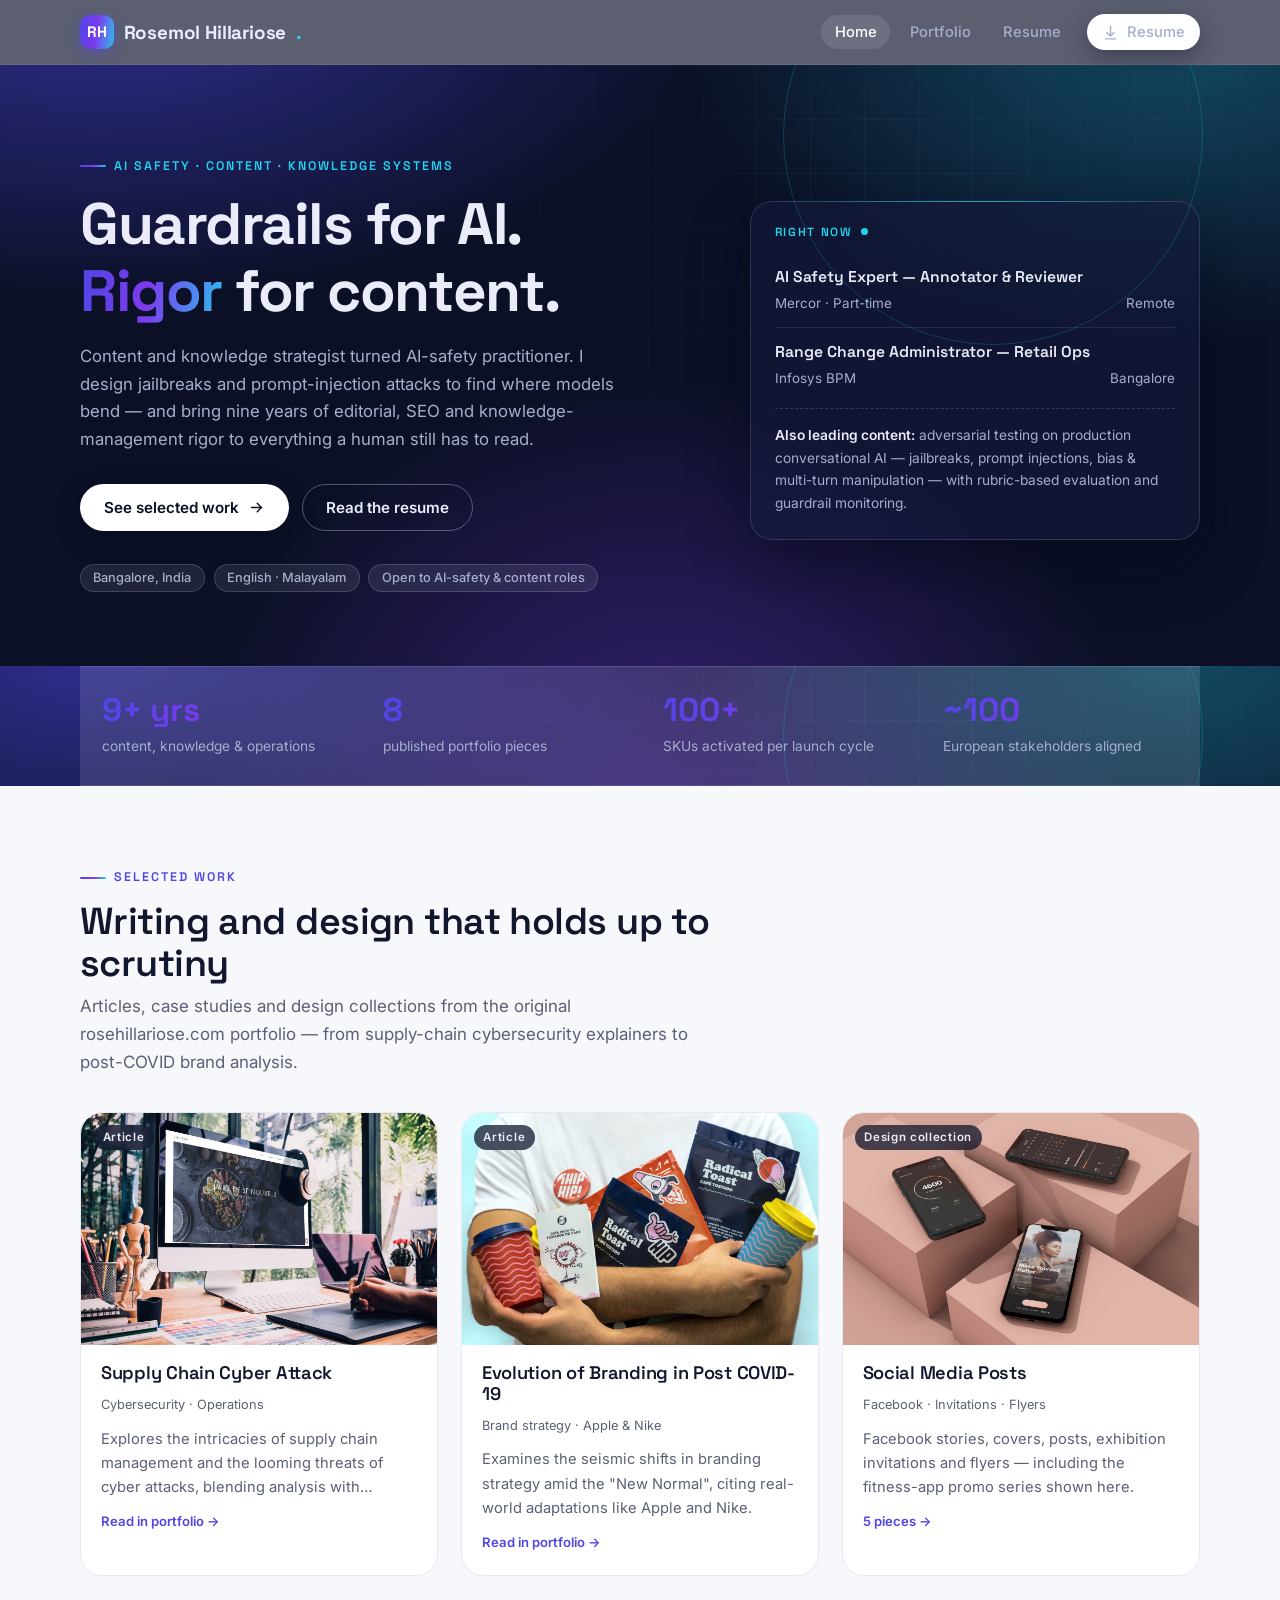
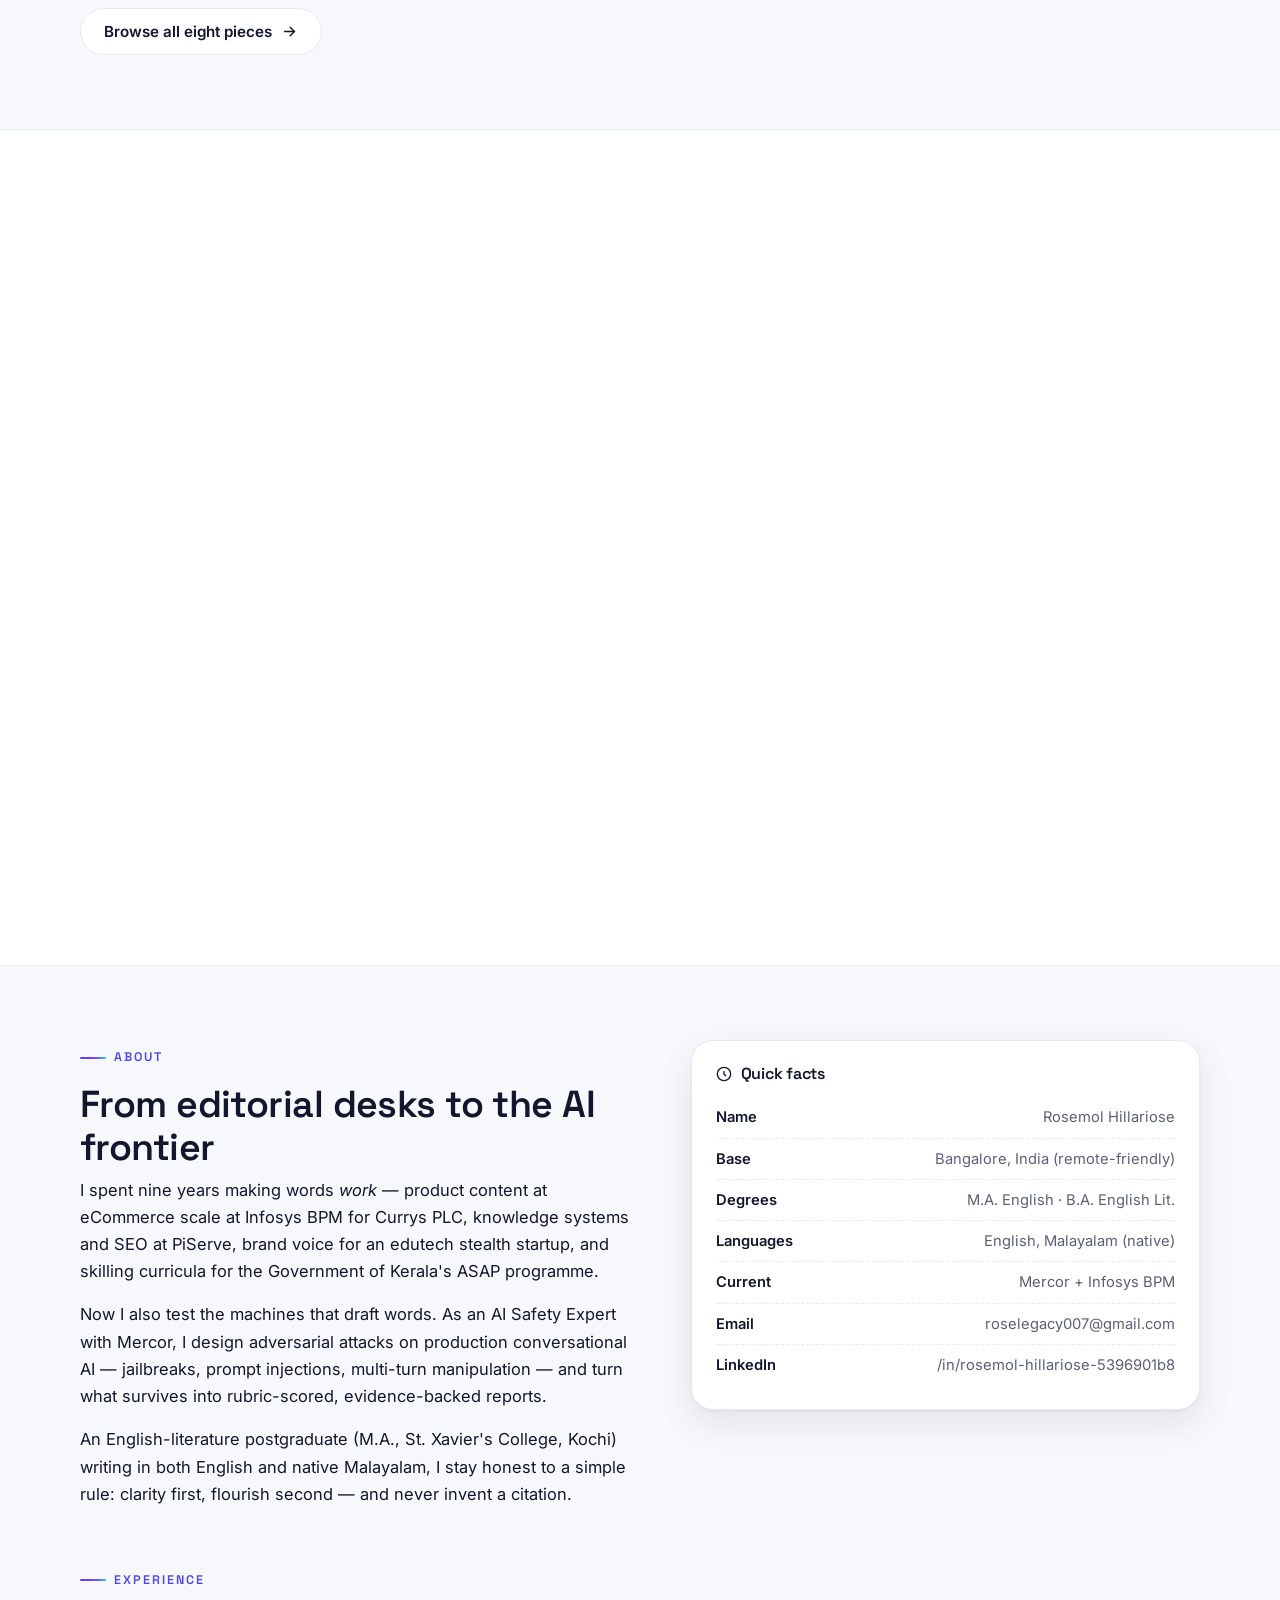
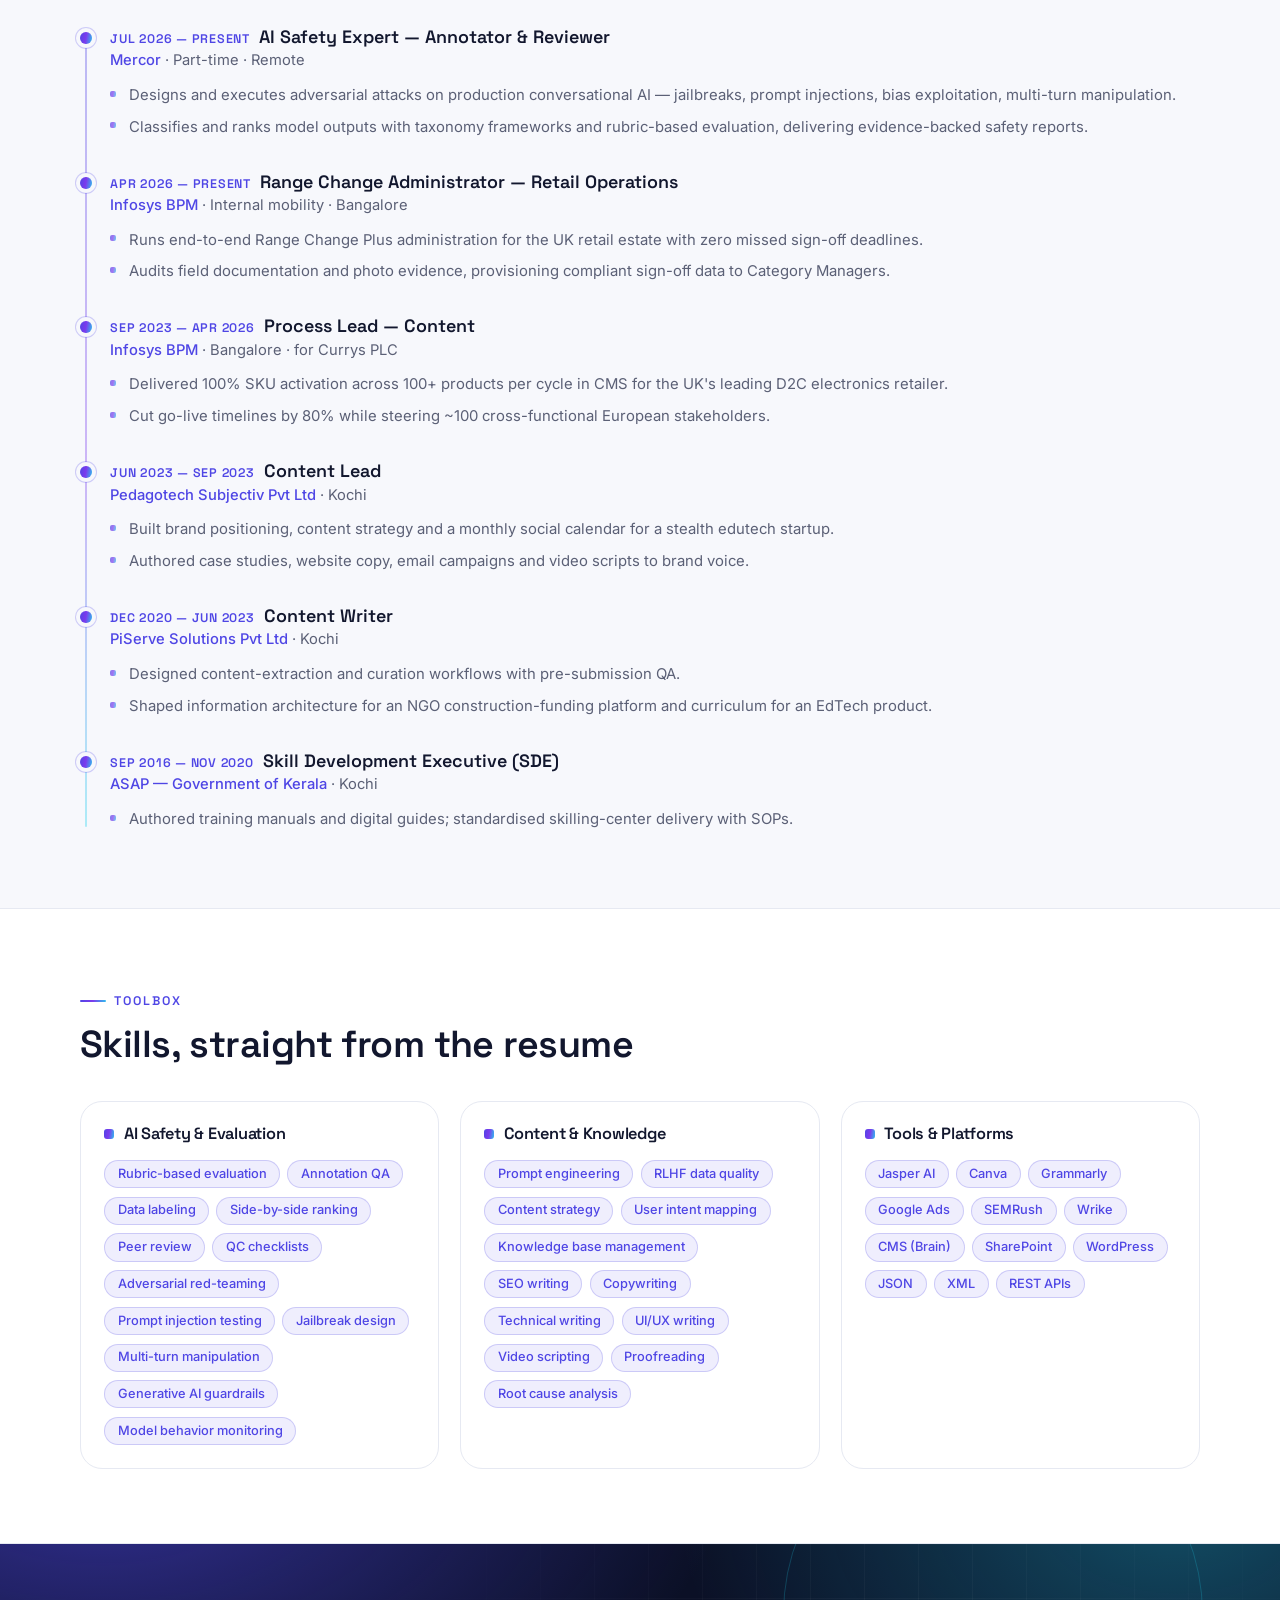
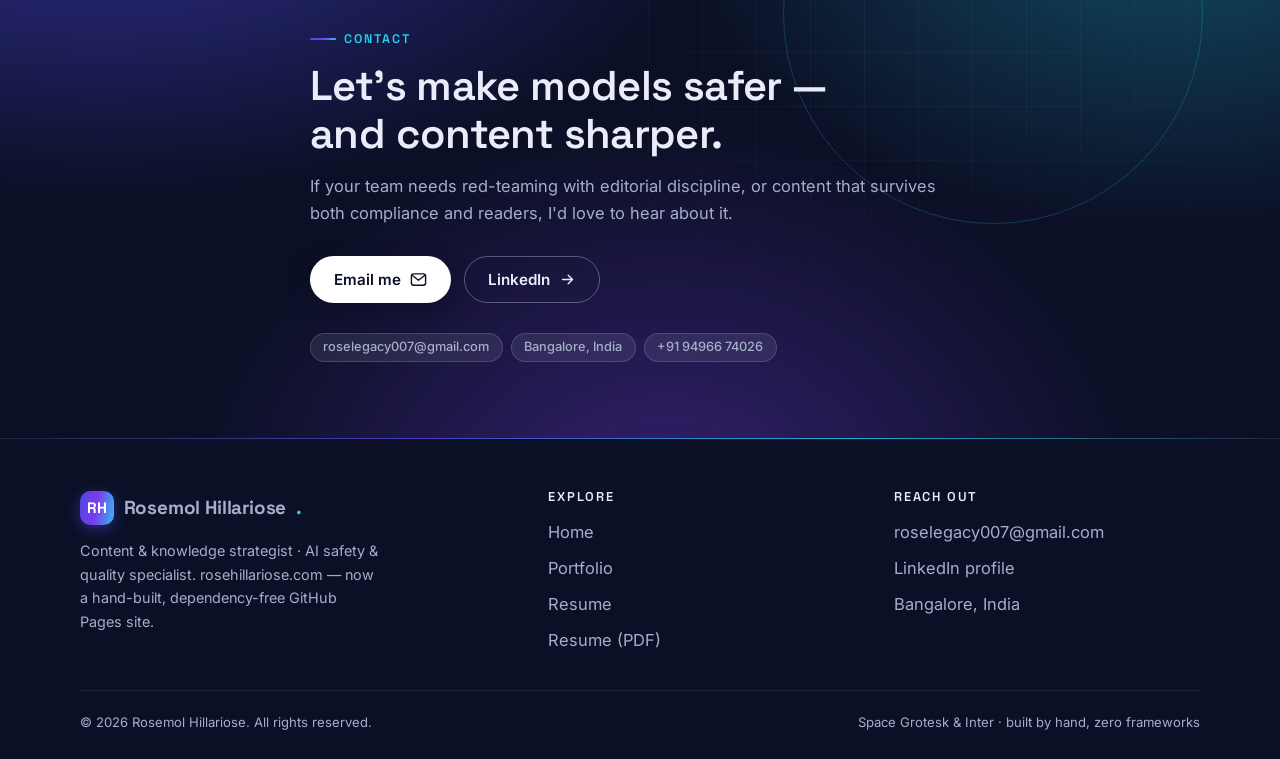
==== commit de4c6d12: "Rebrand: full name in header/footer; canonical URLs to rosehillariose.github.io (user site root)" ====
--- a/index.html
+++ b/index.html
@@ -8,7 +8,7 @@
 <meta property="og:type" content="website">
 <meta property="og:title" content="Rosemol Hillariose — Content & Knowledge Strategist">
 <meta property="og:description" content="Guardrails for AI. Rigor for content. AI-safety red-teaming, knowledge management and editorial depth from Bangalore, India.">
-<meta property="og:image" content="https://rosehillary.github.io/rosehillariose.github.io/assets/img/og-cover.jpg">
+<meta property="og:image" content="https://rosehillariose.github.io/assets/img/og-cover.jpg">
 <meta name="twitter:card" content="summary_large_image">
 <link rel="preconnect" href="https://fonts.googleapis.com">
 <link rel="preconnect" href="https://fonts.gstatic.com" crossorigin>
@@ -35,7 +35,7 @@
 <a class="skip" href="#main">Skip to content</a>
 <header class="site-header">
   <div class="container header-in">
-    <a class="brand" href="index.html" aria-label="Rosemol Hillariose — home"><span class="brand-mark">RH</span>Rosemol<i>.</i></a>
+    <a class="brand" href="index.html" aria-label="Rosemol Hillariose — home"><span class="brand-mark">RH</span>Rosemol Hillariose<i>.</i></a>
     <nav class="main-nav" aria-label="Primary">
       <a href="index.html" class="active" aria-current="page">Home</a>
       <a href="portfolio.html">Portfolio</a>
@@ -274,7 +274,7 @@
   <div class="container">
     <div class="footer-grid">
       <div>
-        <a class="brand" href="index.html"><span class="brand-mark">RH</span>Rosemol<i>.</i></a>
+        <a class="brand" href="index.html"><span class="brand-mark">RH</span>Rosemol Hillariose<i>.</i></a>
         <p class="footer-blurb">Content & knowledge strategist · AI safety & quality specialist. rosehillariose.com — now a hand-built, dependency-free GitHub Pages site.</p>
       </div>
       <div>
--- a/assets/css/style.css
+++ b/assets/css/style.css
@@ -253,4 +253,9 @@
   .skill-card,.side-card{box-shadow:none;border-color:#ddd}
   a{color:#000}
   [data-reveal]{opacity:1;transform:none}
-}+}
+
+@media (max-width:520px){
+  .brand{font-size:1.04rem;white-space:nowrap}
+  .brand-mark{width:30px;height:30px;font-size:.85rem;border-radius:9px}
+}
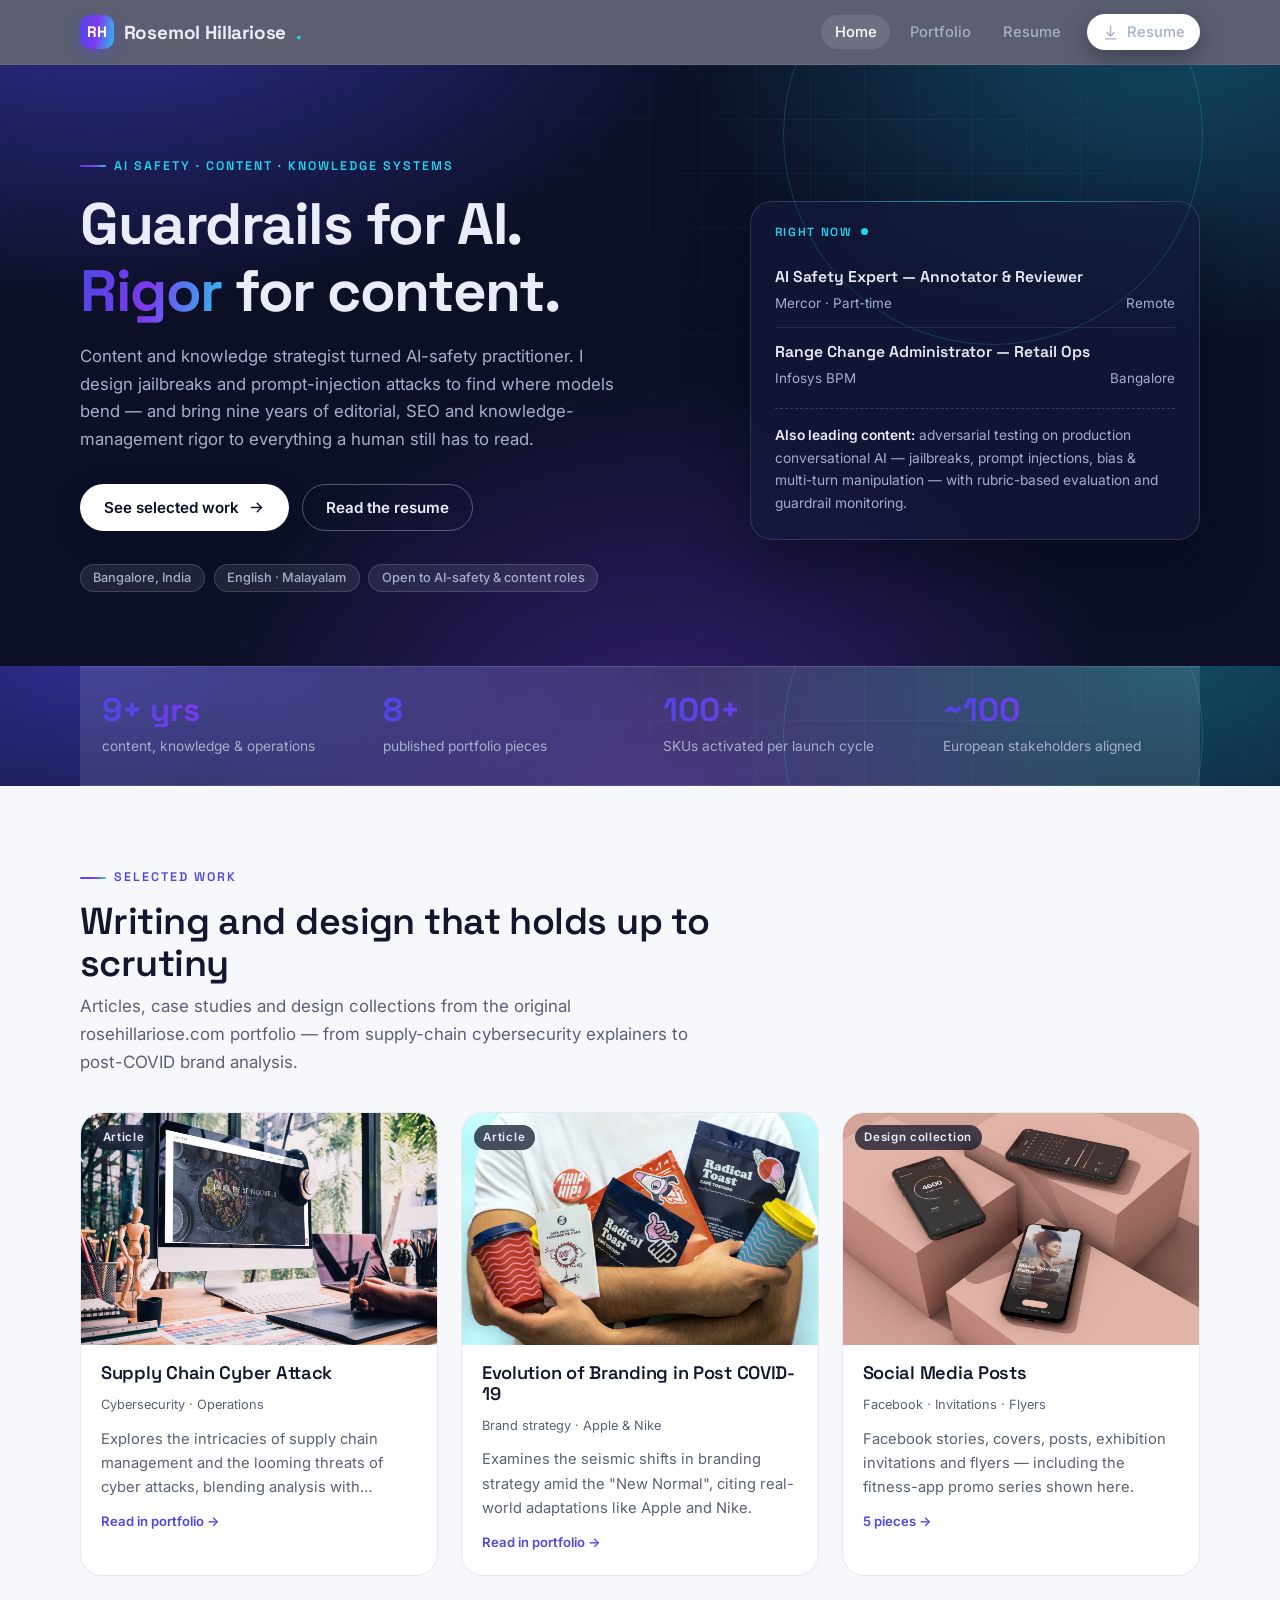
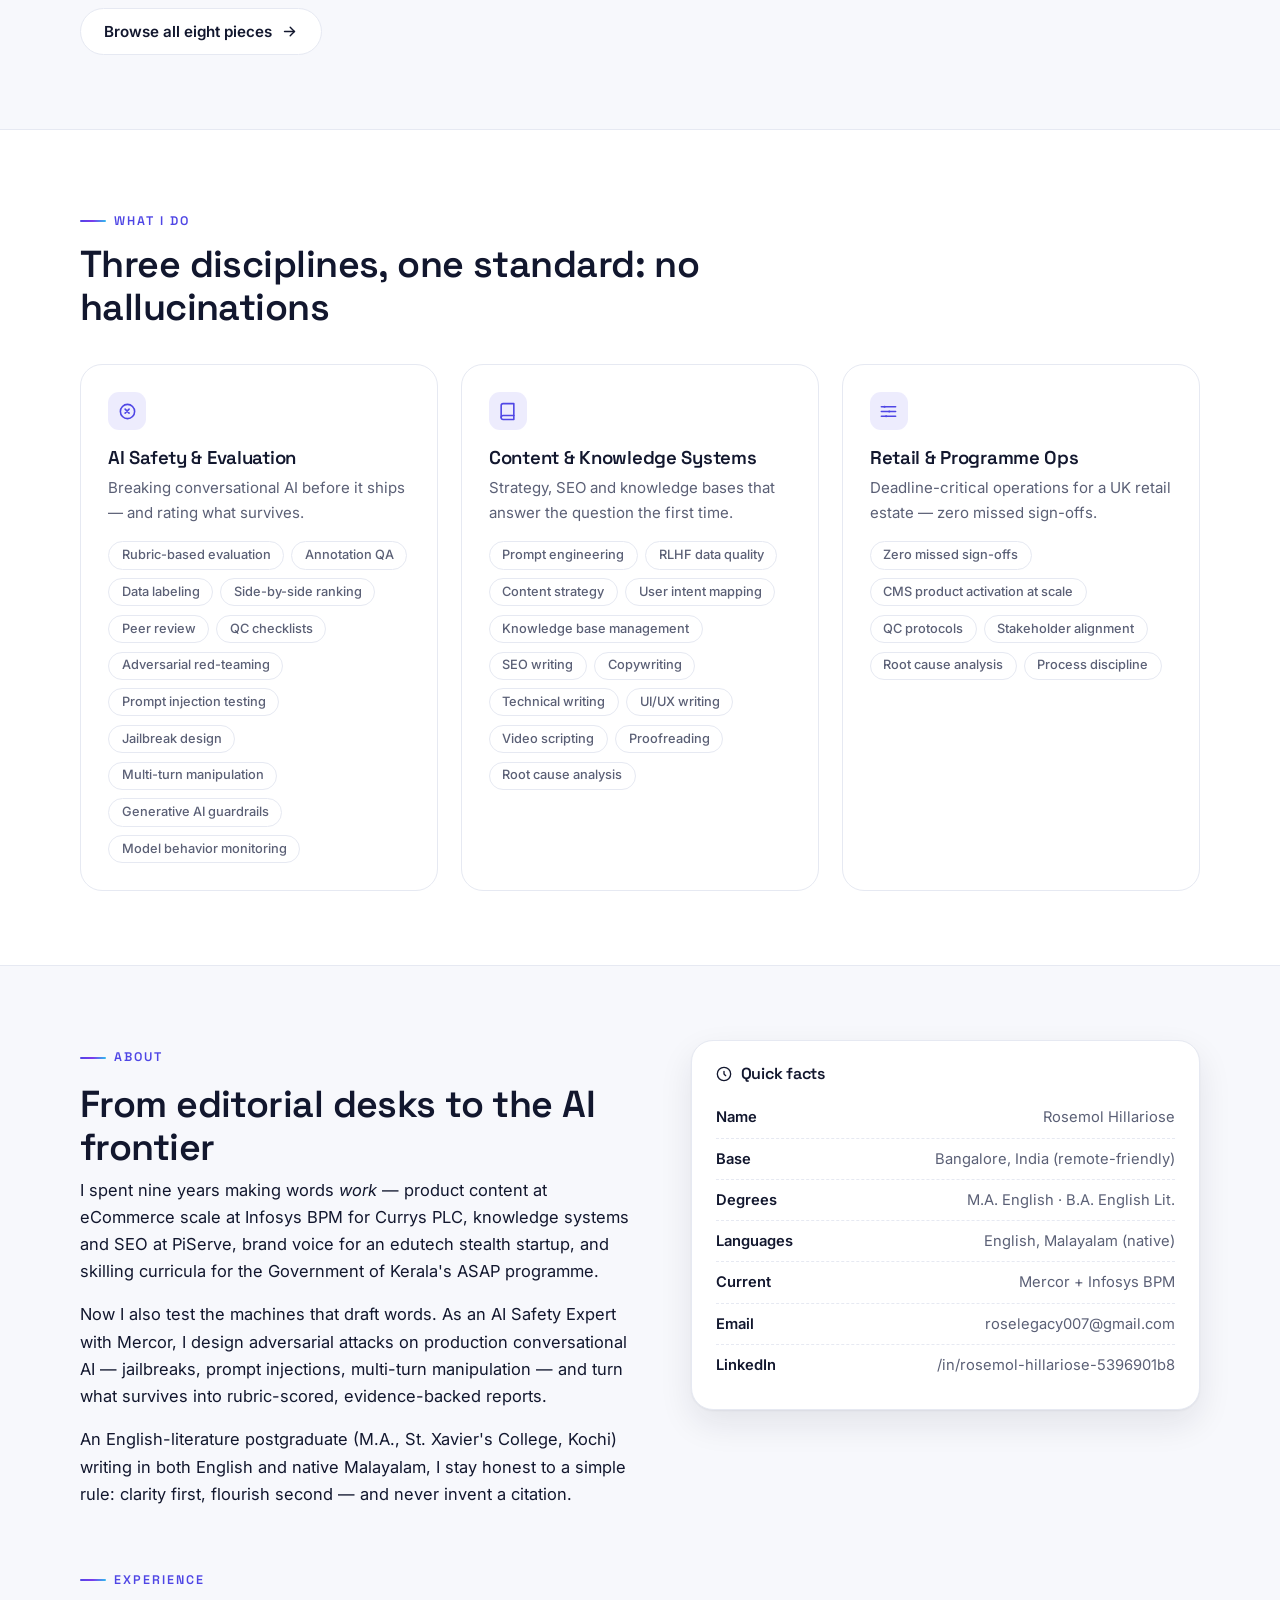
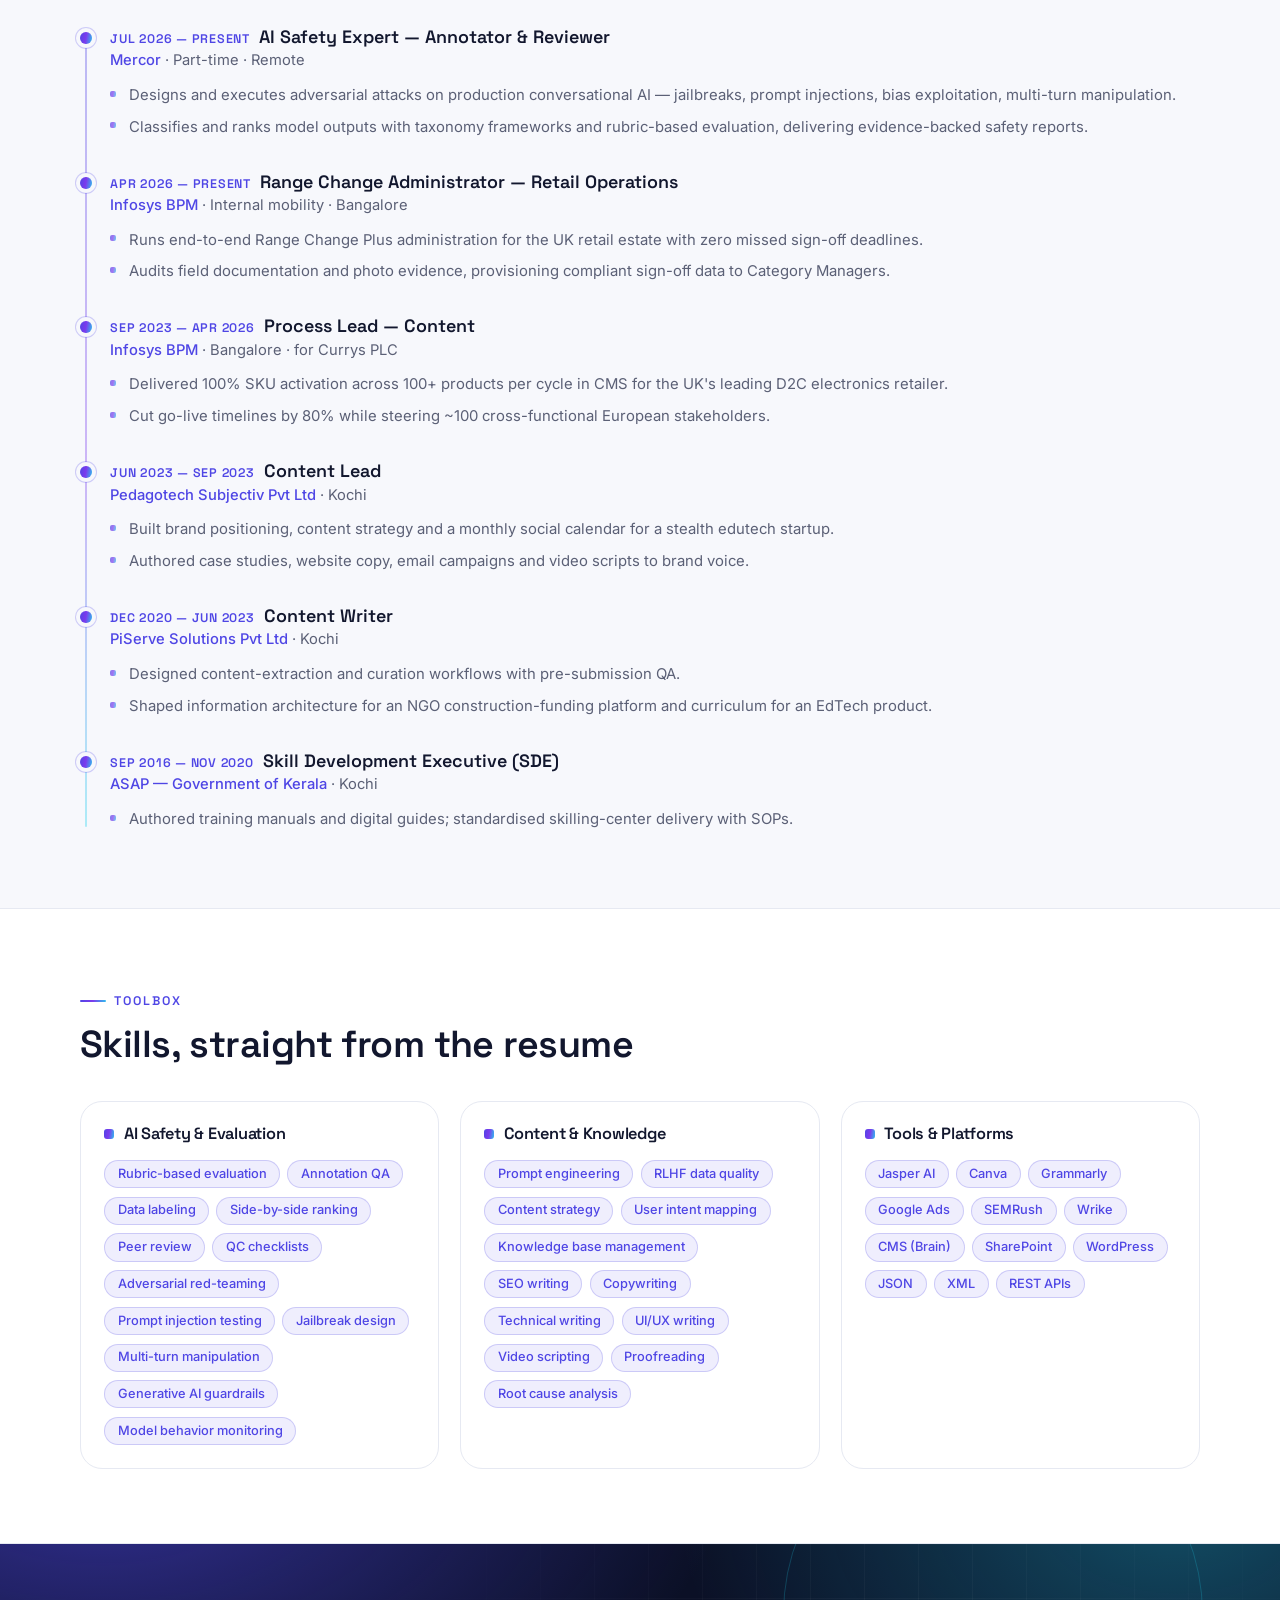
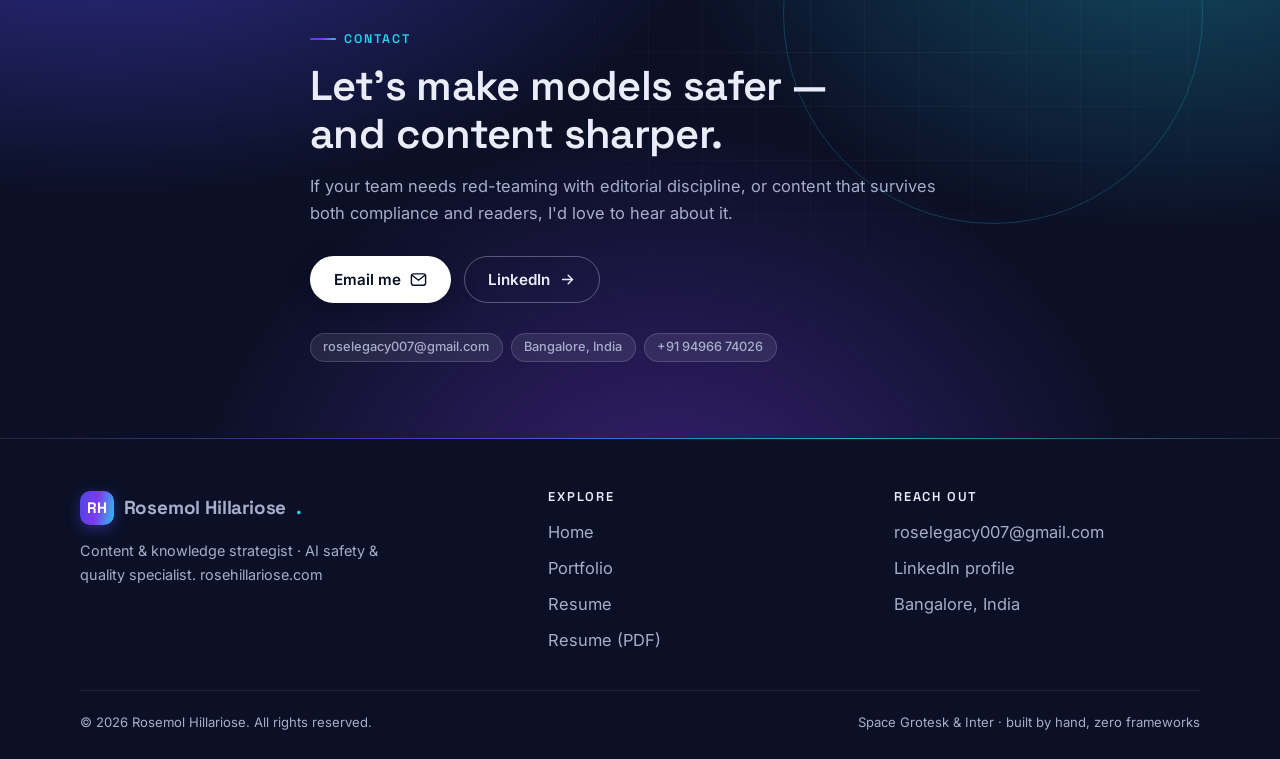
==== commit 8849a3bd: "Footer: drop the GitHub Pages mention" ====
--- a/index.html
+++ b/index.html
@@ -275,7 +275,7 @@
     <div class="footer-grid">
       <div>
         <a class="brand" href="index.html"><span class="brand-mark">RH</span>Rosemol Hillariose<i>.</i></a>
-        <p class="footer-blurb">Content & knowledge strategist · AI safety & quality specialist. rosehillariose.com — now a hand-built, dependency-free GitHub Pages site.</p>
+        <p class="footer-blurb">Content & knowledge strategist · AI safety & quality specialist. rosehillariose.com</p>
       </div>
       <div>
         <h4>Explore</h4>
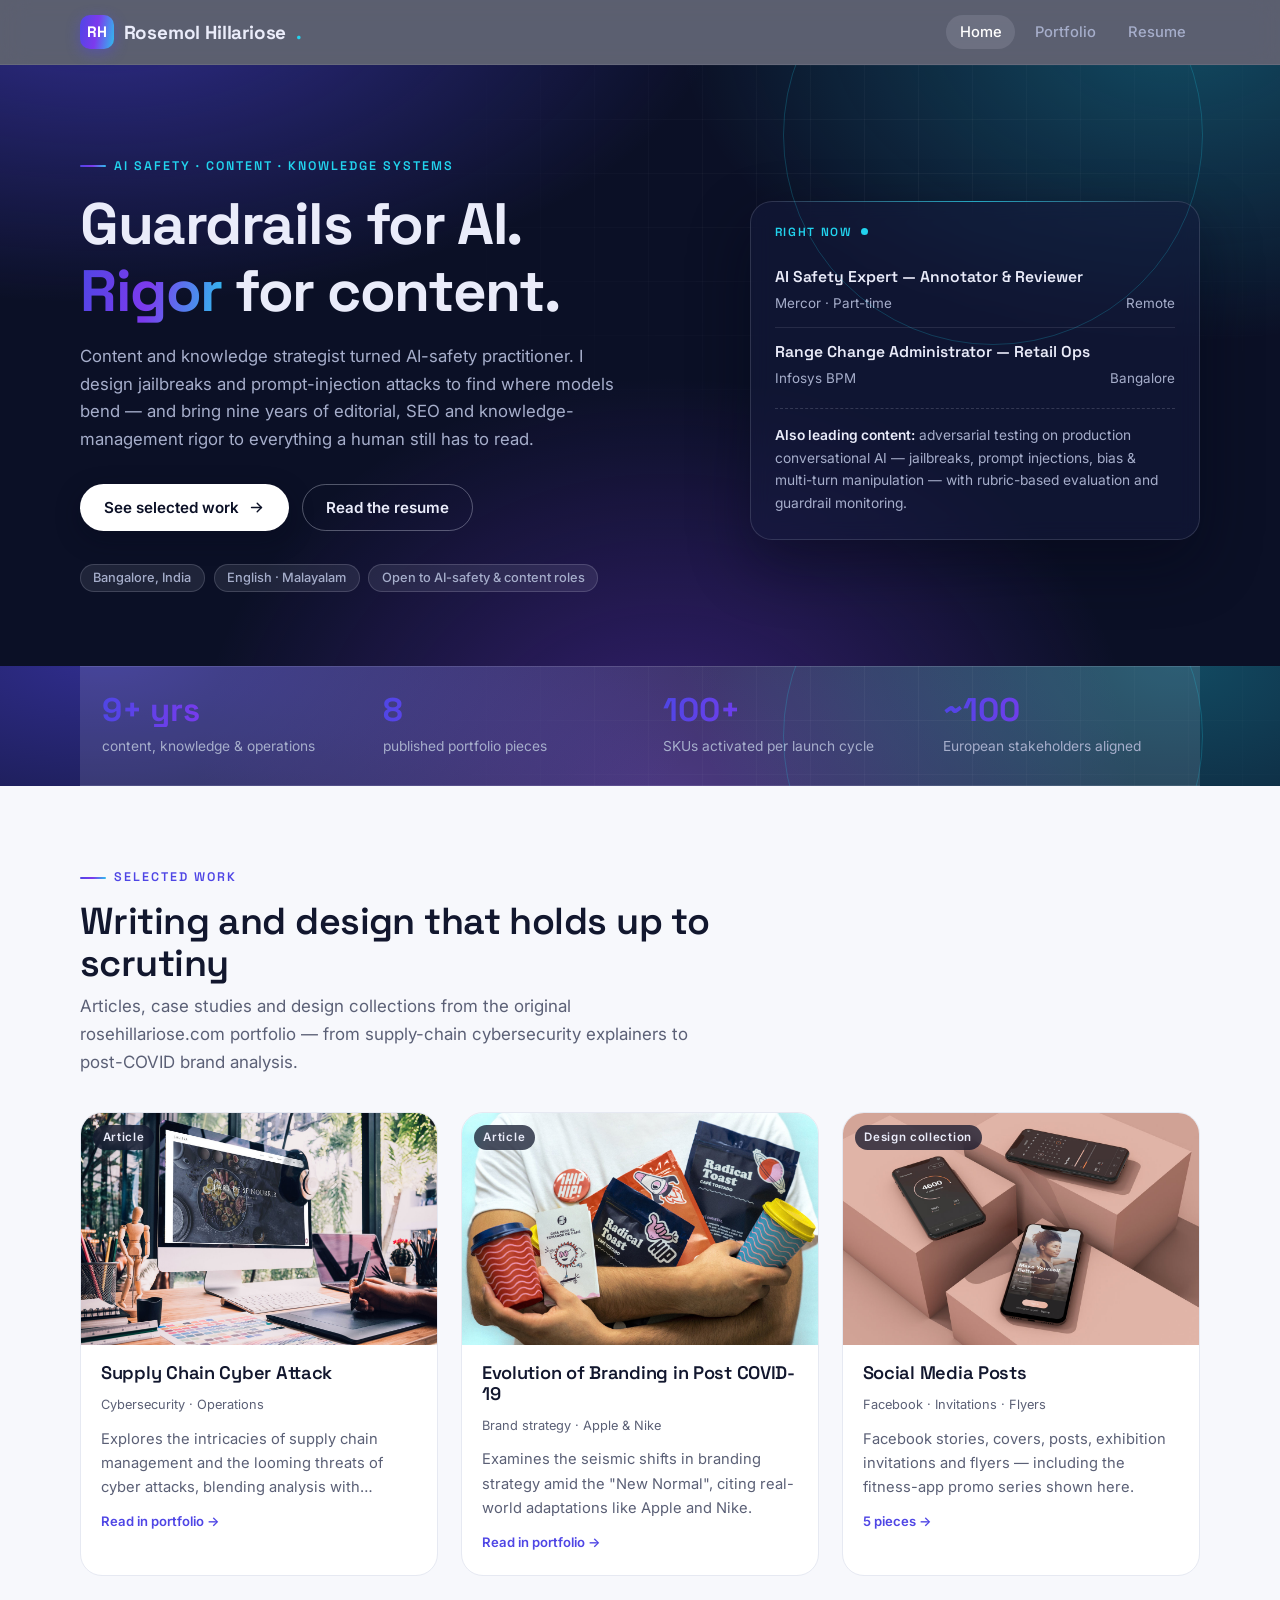
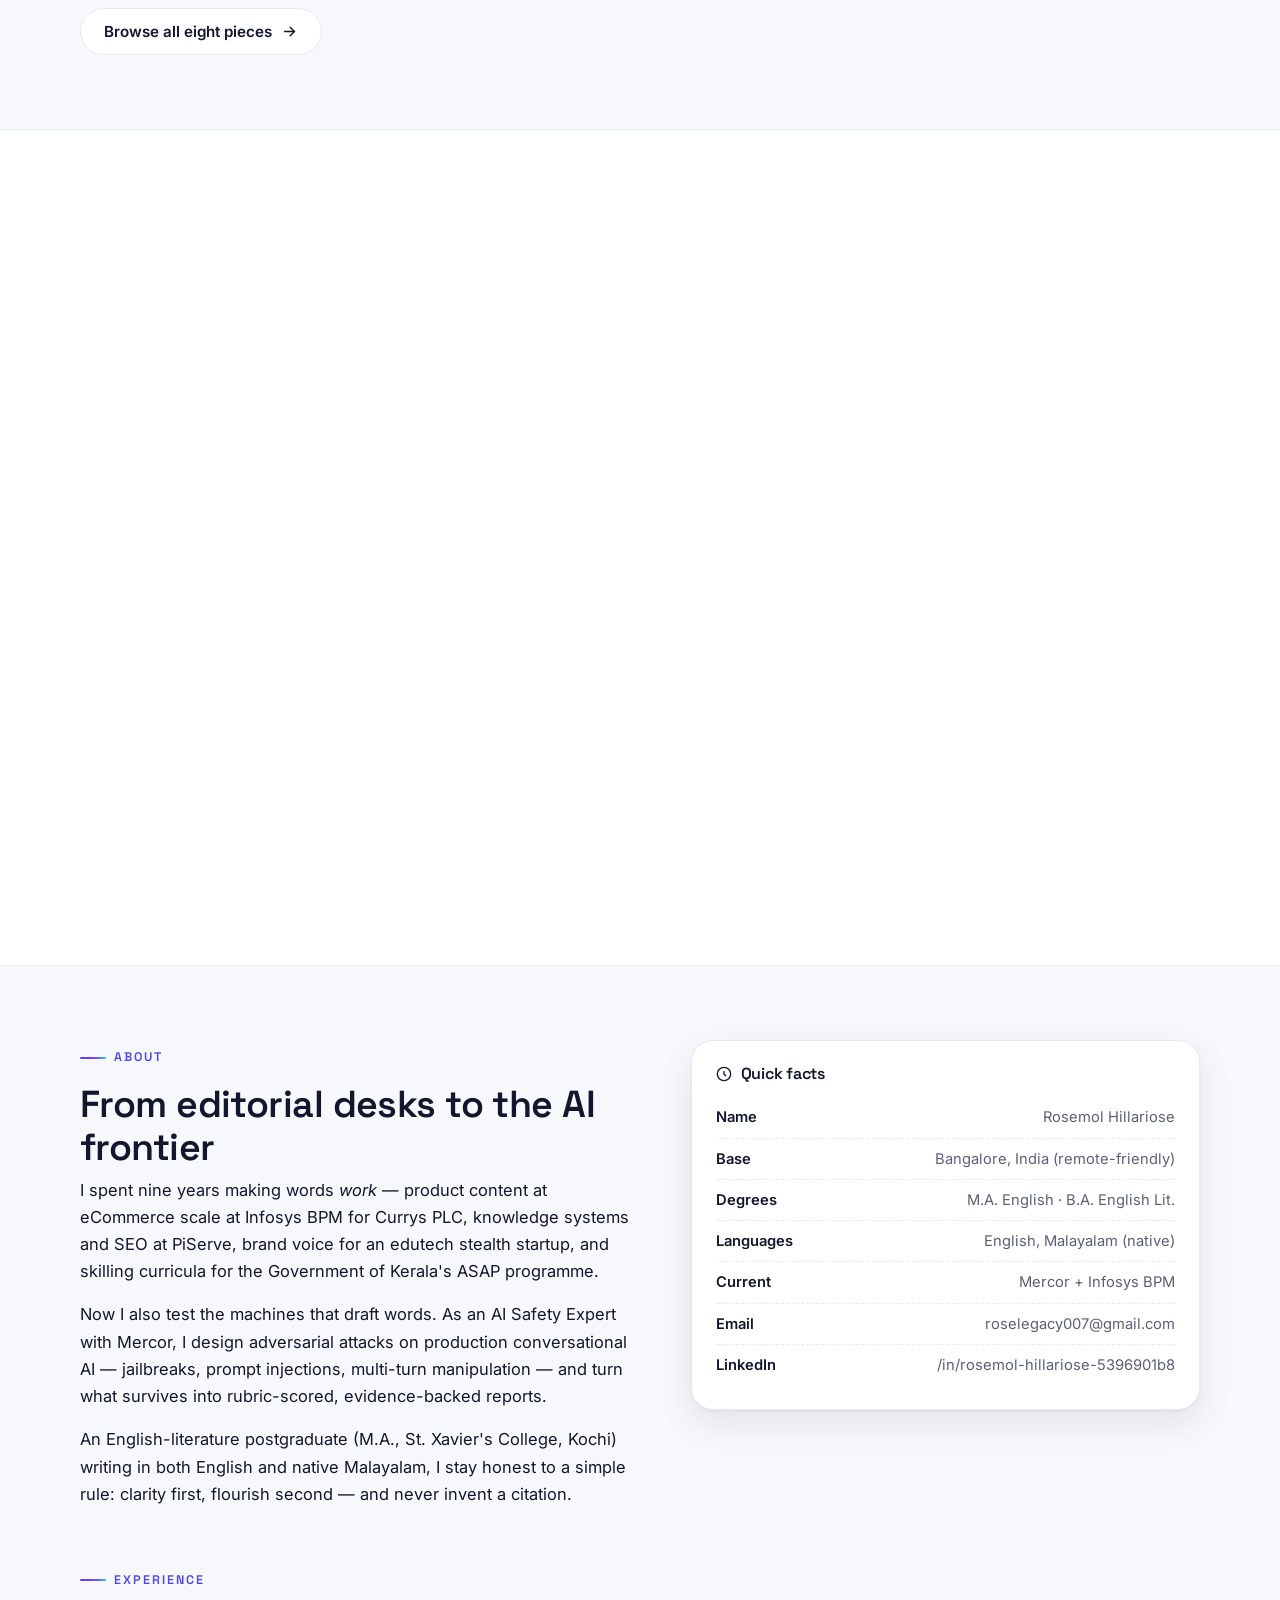
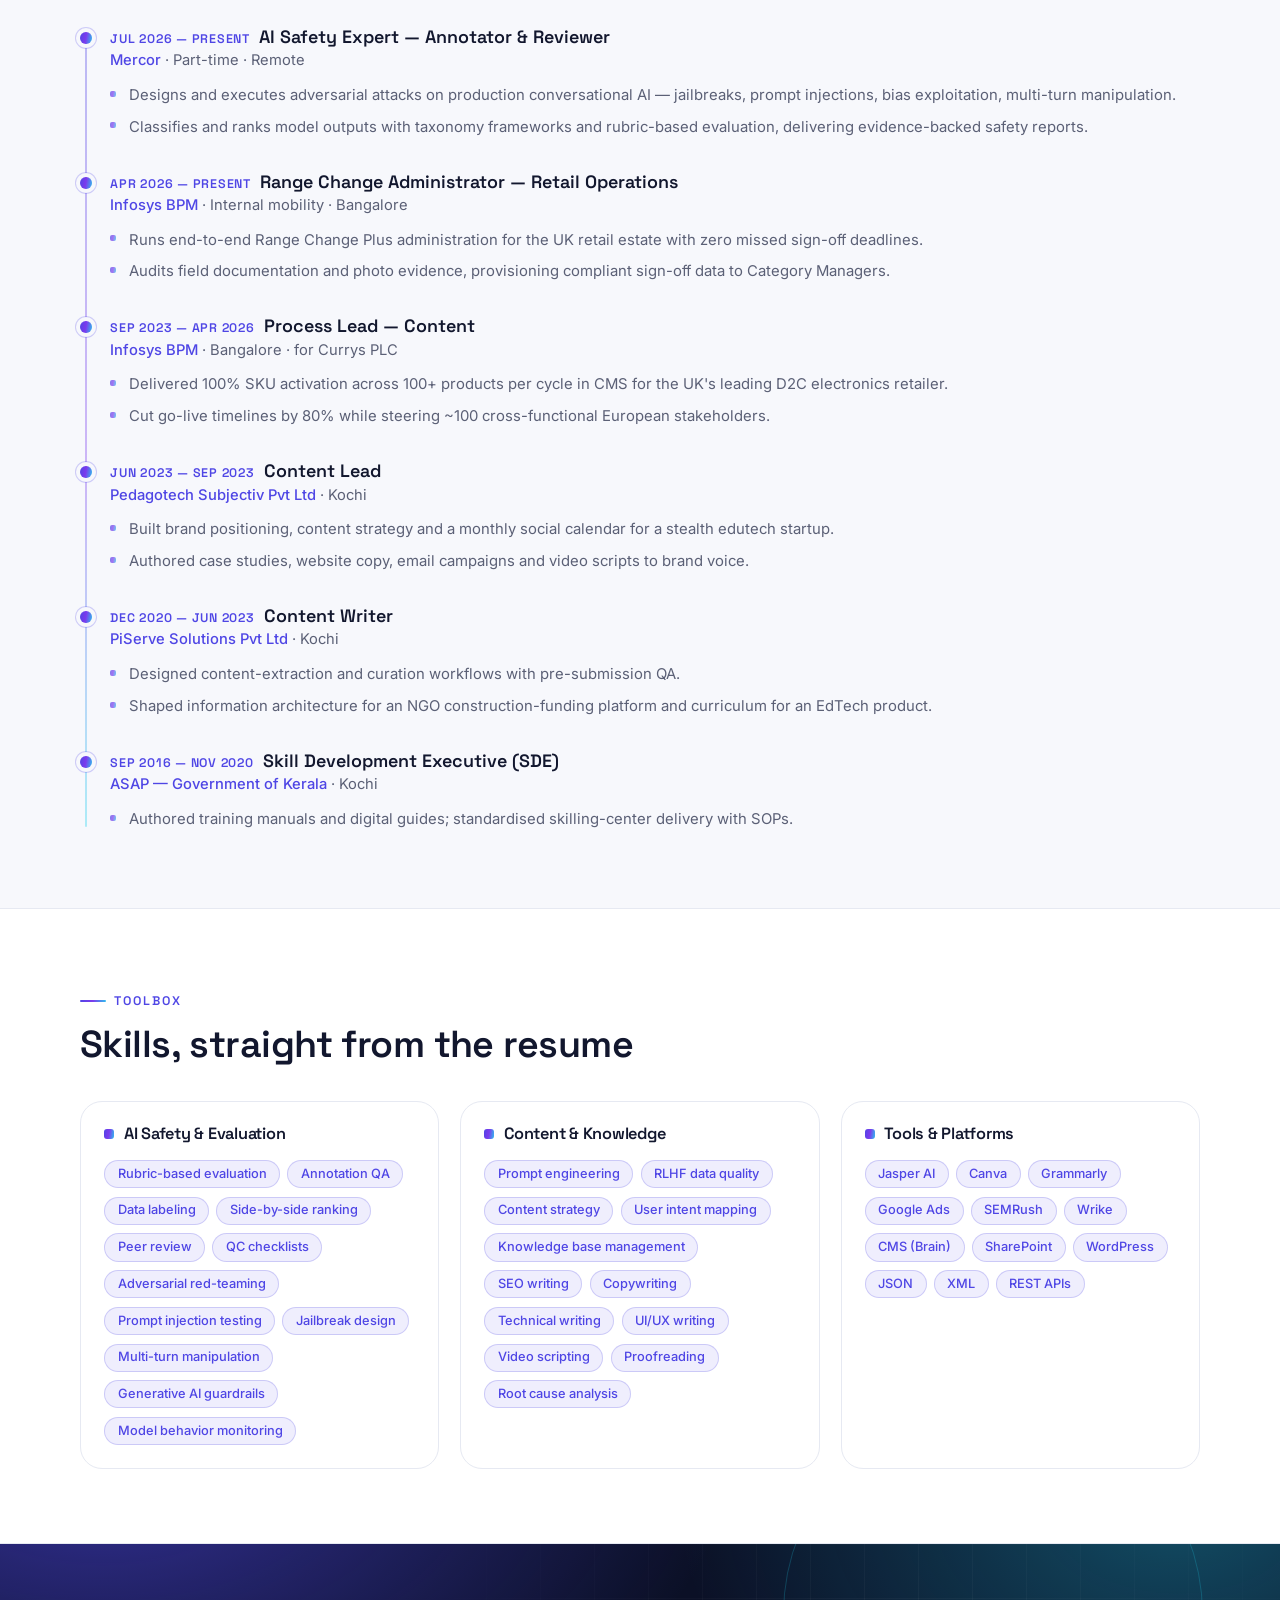
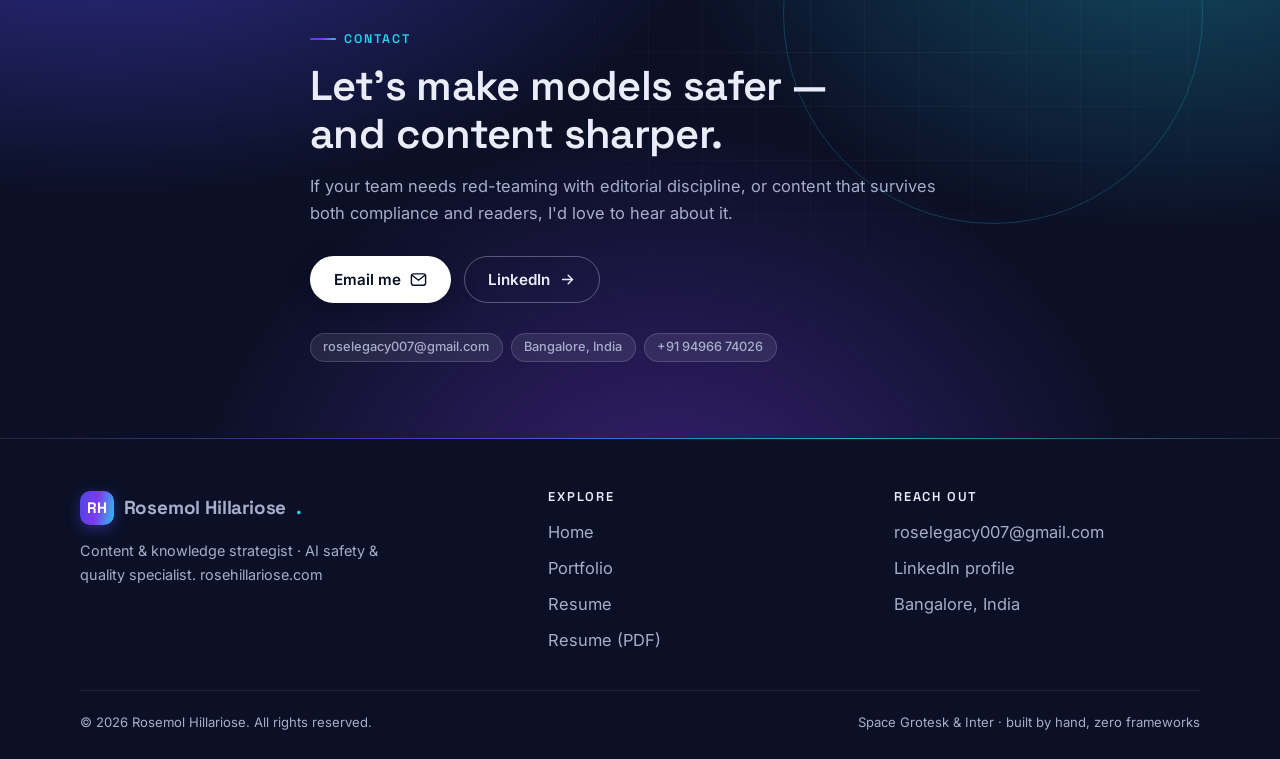
==== commit 1ecab0a8: "Header: remove redundant resume download button" ====
--- a/index.html
+++ b/index.html
@@ -40,10 +40,6 @@
       <a href="index.html" class="active" aria-current="page">Home</a>
       <a href="portfolio.html">Portfolio</a>
       <a href="resume.html">Resume</a>
-      <a class="btn btn-light nav-cta no-expand" href="assets/Rosemol-Hillariose-Resume.pdf" download>
-        <svg viewBox="0 0 24 24" fill="none" stroke="currentColor" stroke-width="2" stroke-linecap="round" stroke-linejoin="round" aria-hidden="true"><path d="M12 3v12"/><path d="m7 12 5 5 5-5"/><path d="M5 21h14"/></svg>
-        Resume
-      </a>
     </nav>
     <button class="nav-toggle" aria-expanded="false" aria-label="Toggle navigation"><span></span><span></span><span></span></button>
   </div>
--- a/assets/css/style.css
+++ b/assets/css/style.css
@@ -63,7 +63,6 @@
 .nav-open .nav-toggle span:nth-child(1){transform:translateY(6px) rotate(45deg)}
 .nav-open .nav-toggle span:nth-child(2){opacity:0}
 .nav-open .nav-toggle span:nth-child(3){transform:translateY(-6px) rotate(-45deg)}
-.nav-cta{margin-left:.4rem}
 
 /* aurora bands */
 .aurora{position:relative;overflow:hidden;color:var(--on-dark);background:
@@ -227,7 +226,6 @@
   .main-nav{position:absolute;top:64px;left:0;right:0;flex-direction:column;align-items:stretch;background:rgba(11,16,38,.97);backdrop-filter:blur(18px);-webkit-backdrop-filter:blur(18px);border-bottom:1px solid rgba(234,236,250,.1);padding:.9rem;display:none}
   .nav-open .main-nav{display:flex}
   .main-nav a{padding:.85rem 1.2rem;border-radius:12px}
-  .nav-cta{margin:.2rem 0 .4rem}
 }
 @media (max-width:640px){
   .section{padding:3.4rem 0}
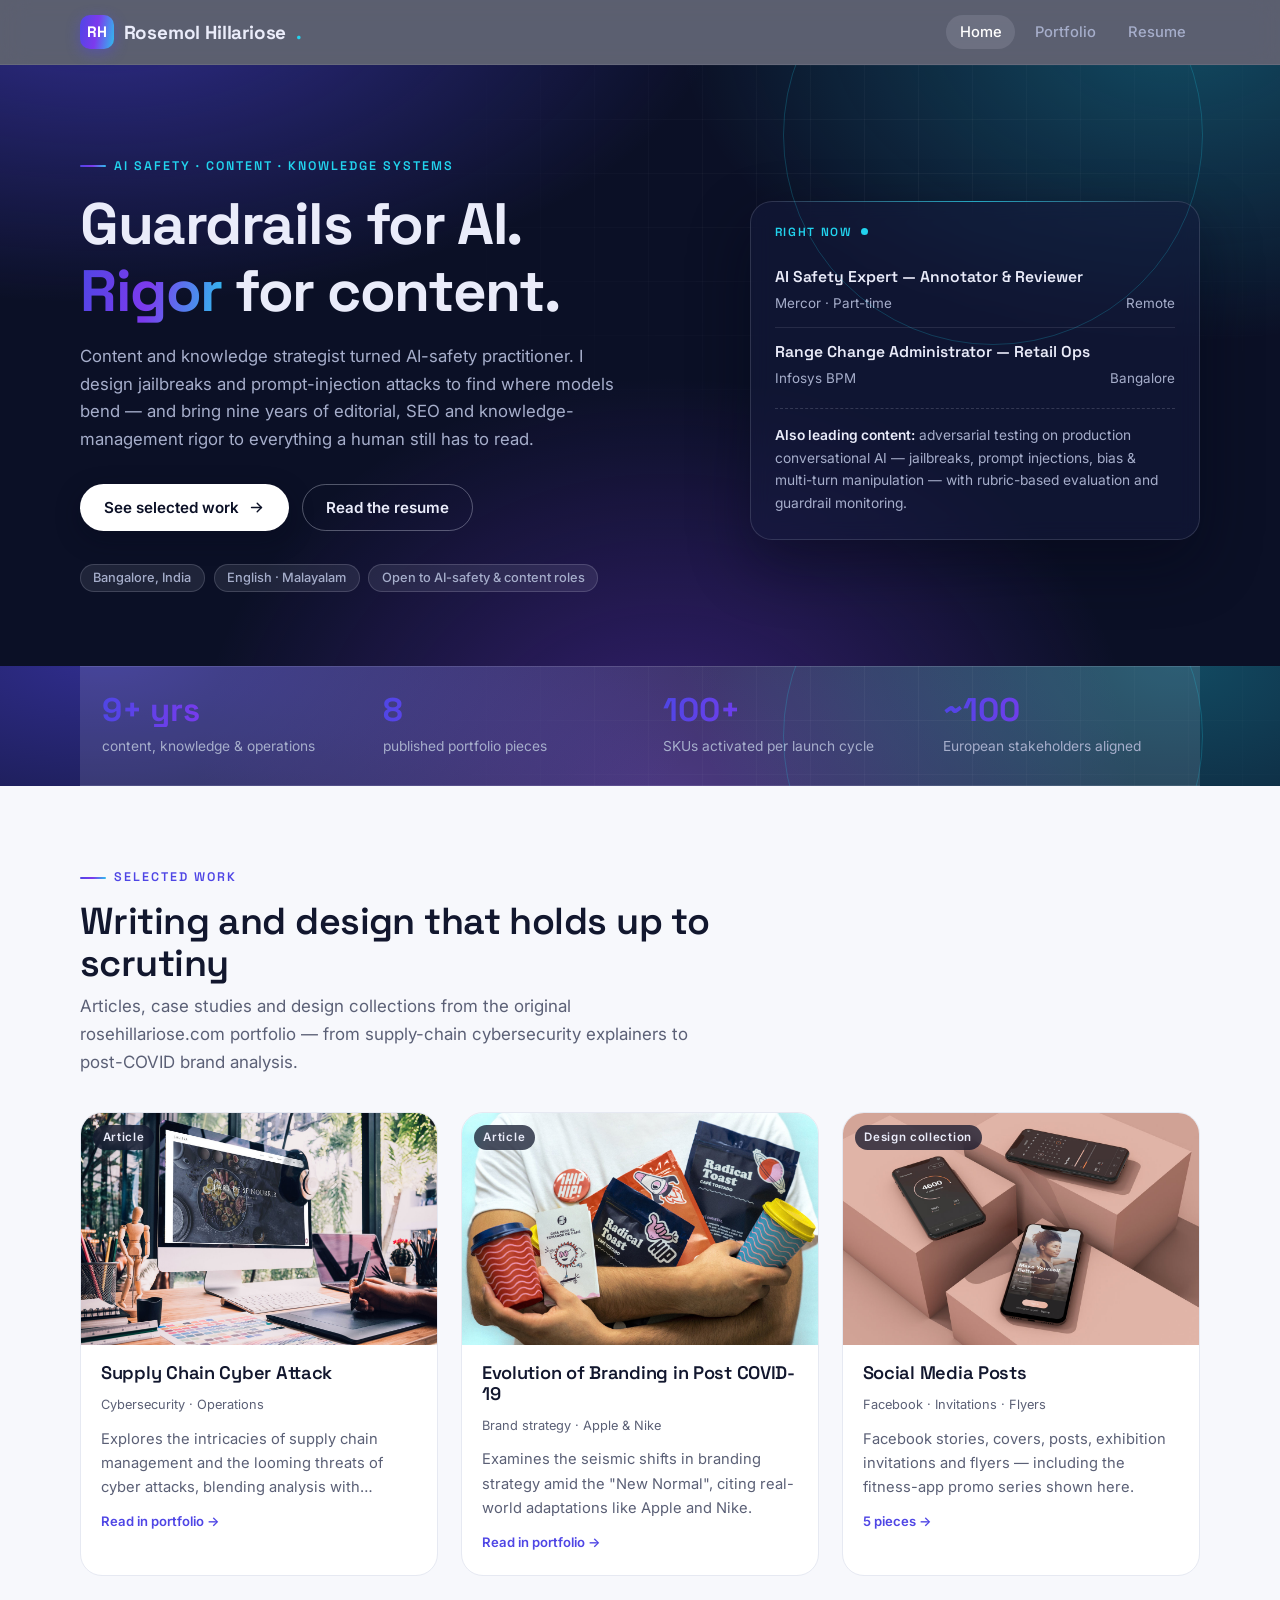
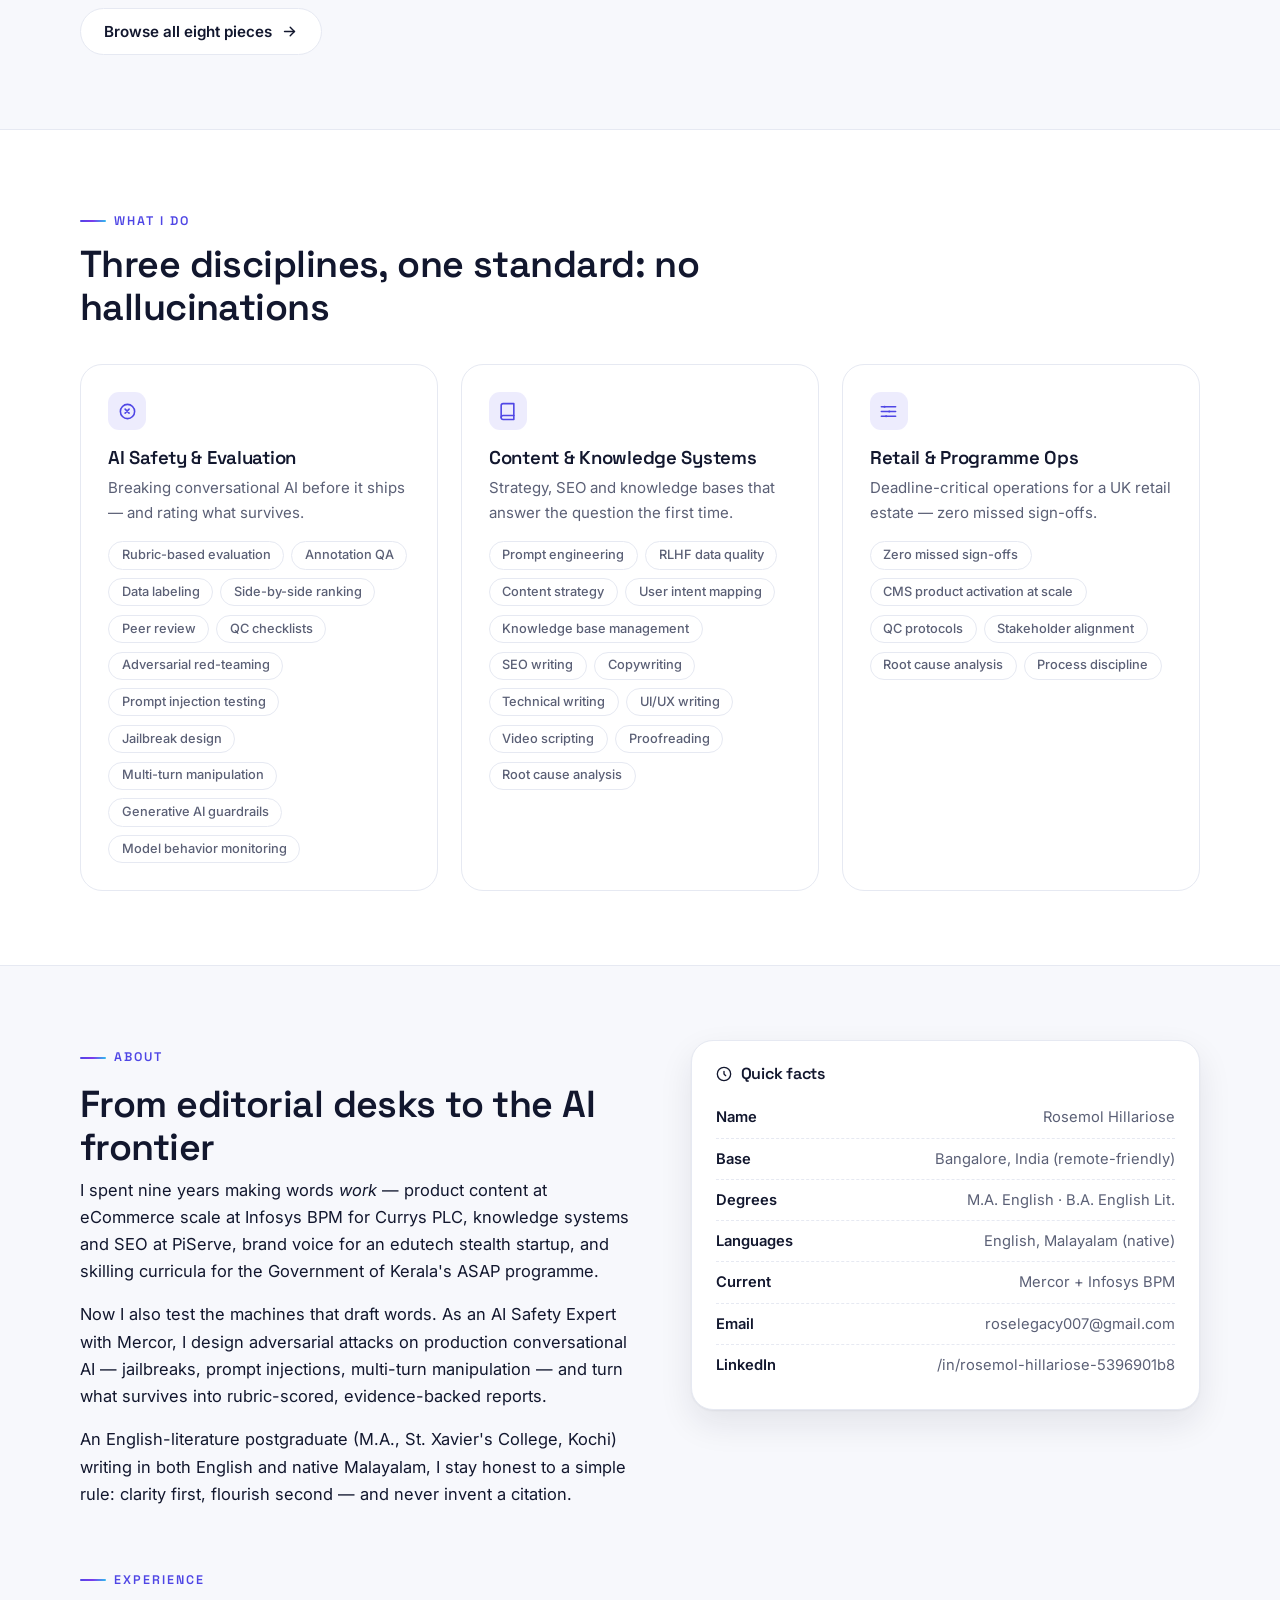
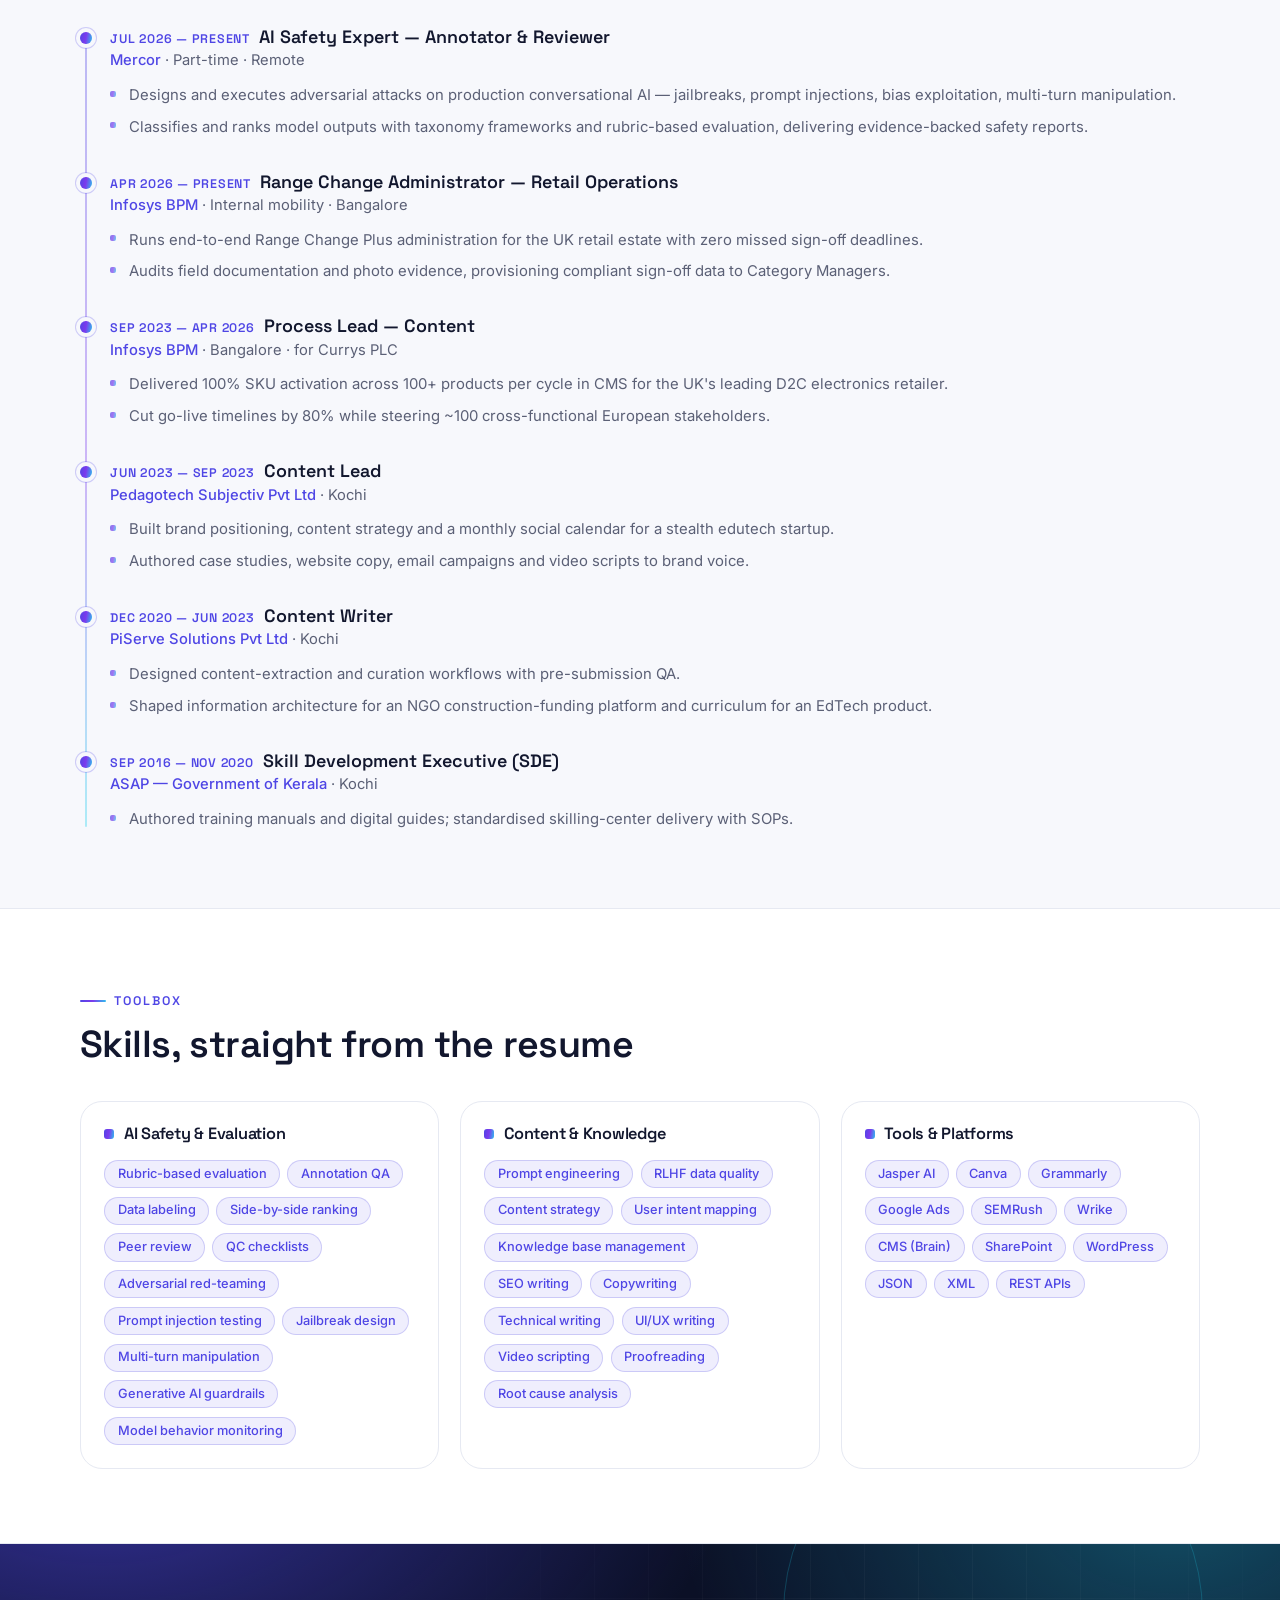
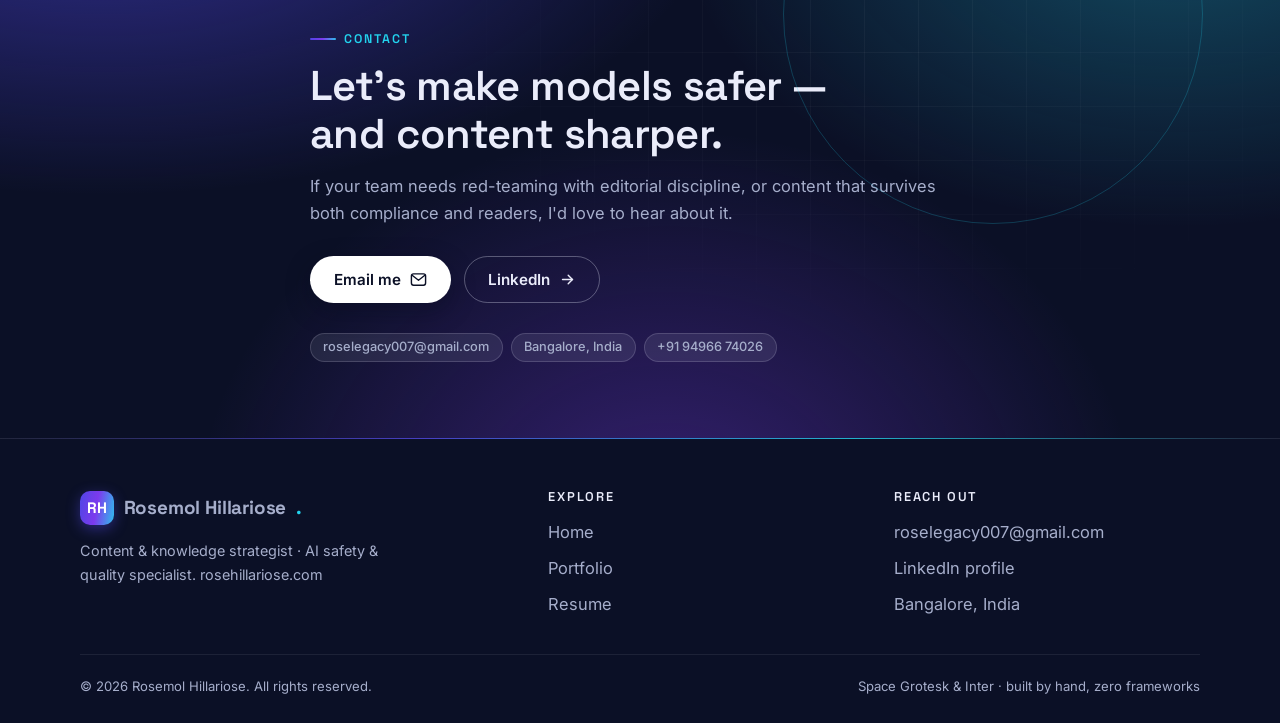
==== commit 751dd346: "Footer: remove resume PDF link" ====
--- a/index.html
+++ b/index.html
@@ -279,7 +279,6 @@
           <li><a href="index.html">Home</a></li>
           <li><a href="portfolio.html">Portfolio</a></li>
           <li><a href="resume.html">Resume</a></li>
-          <li><a href="assets/Rosemol-Hillariose-Resume.pdf" download>Resume (PDF)</a></li>
         </ul>
       </div>
       <div>
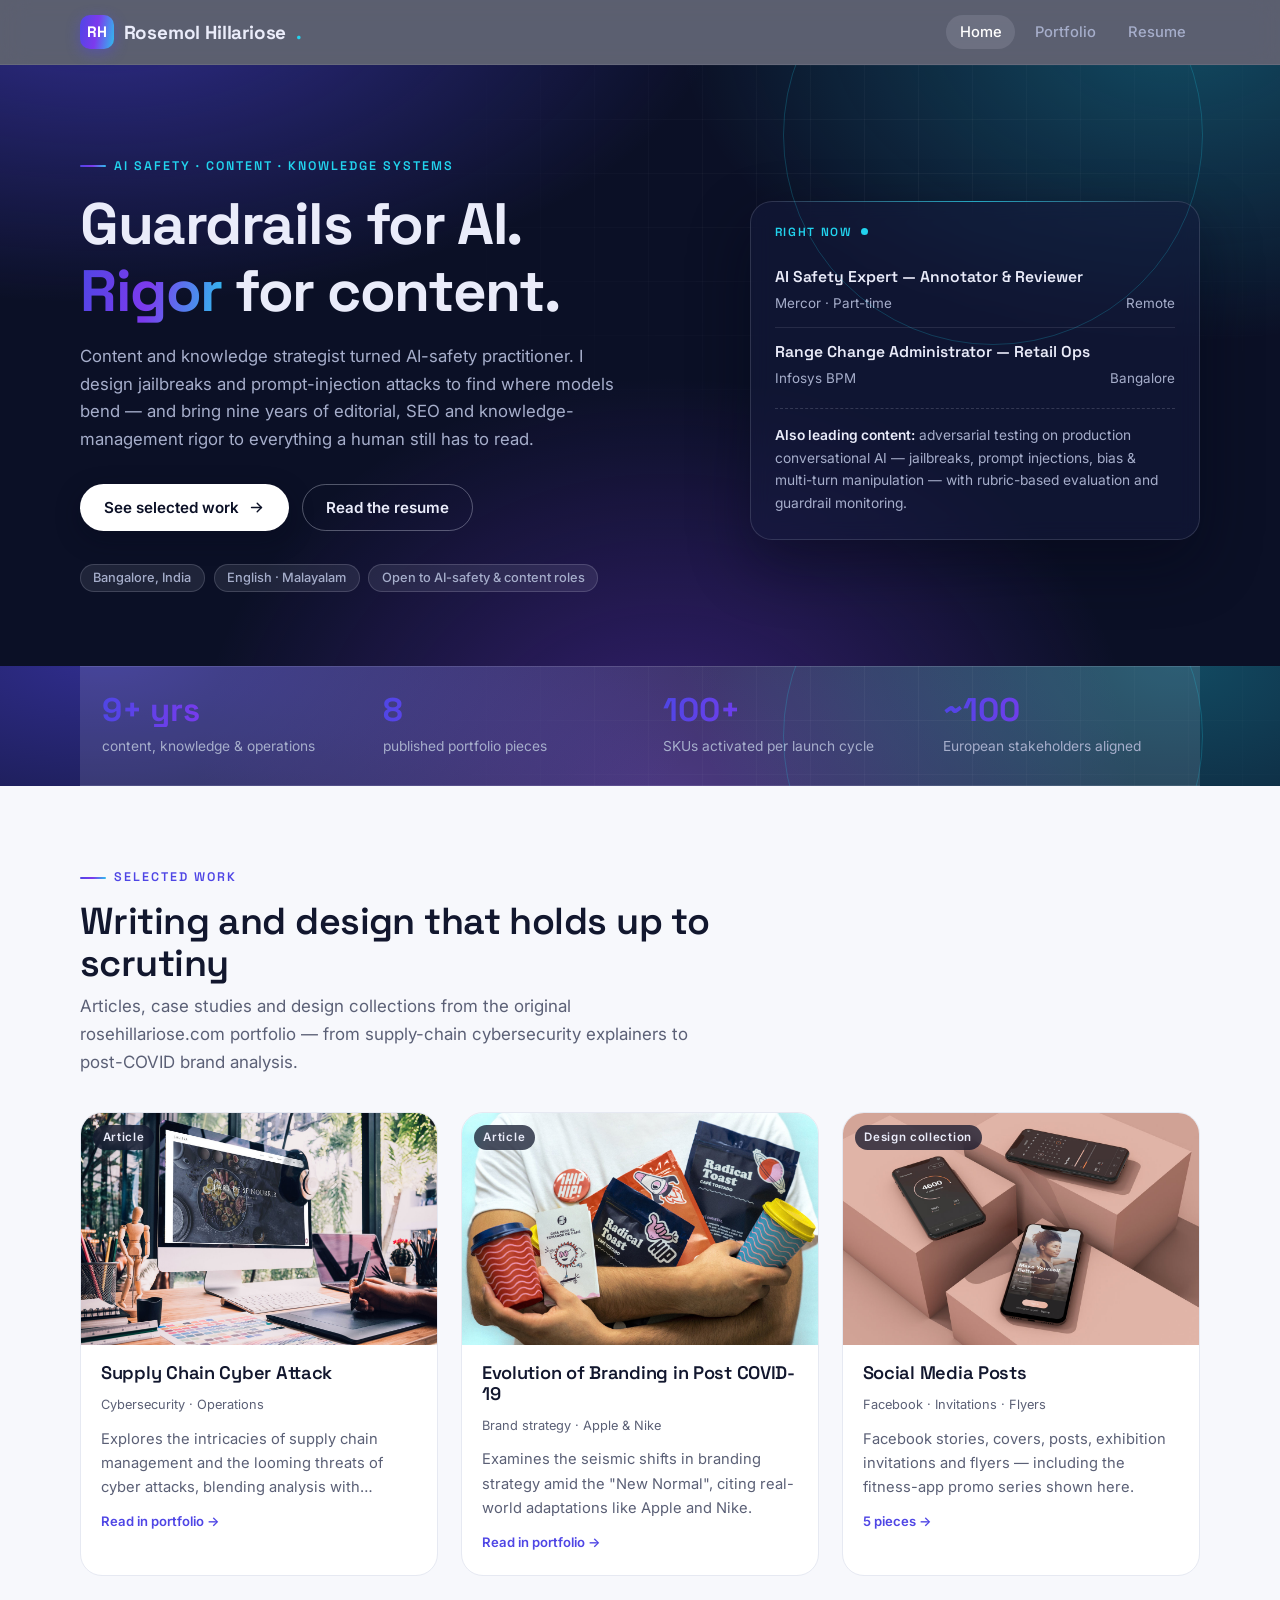
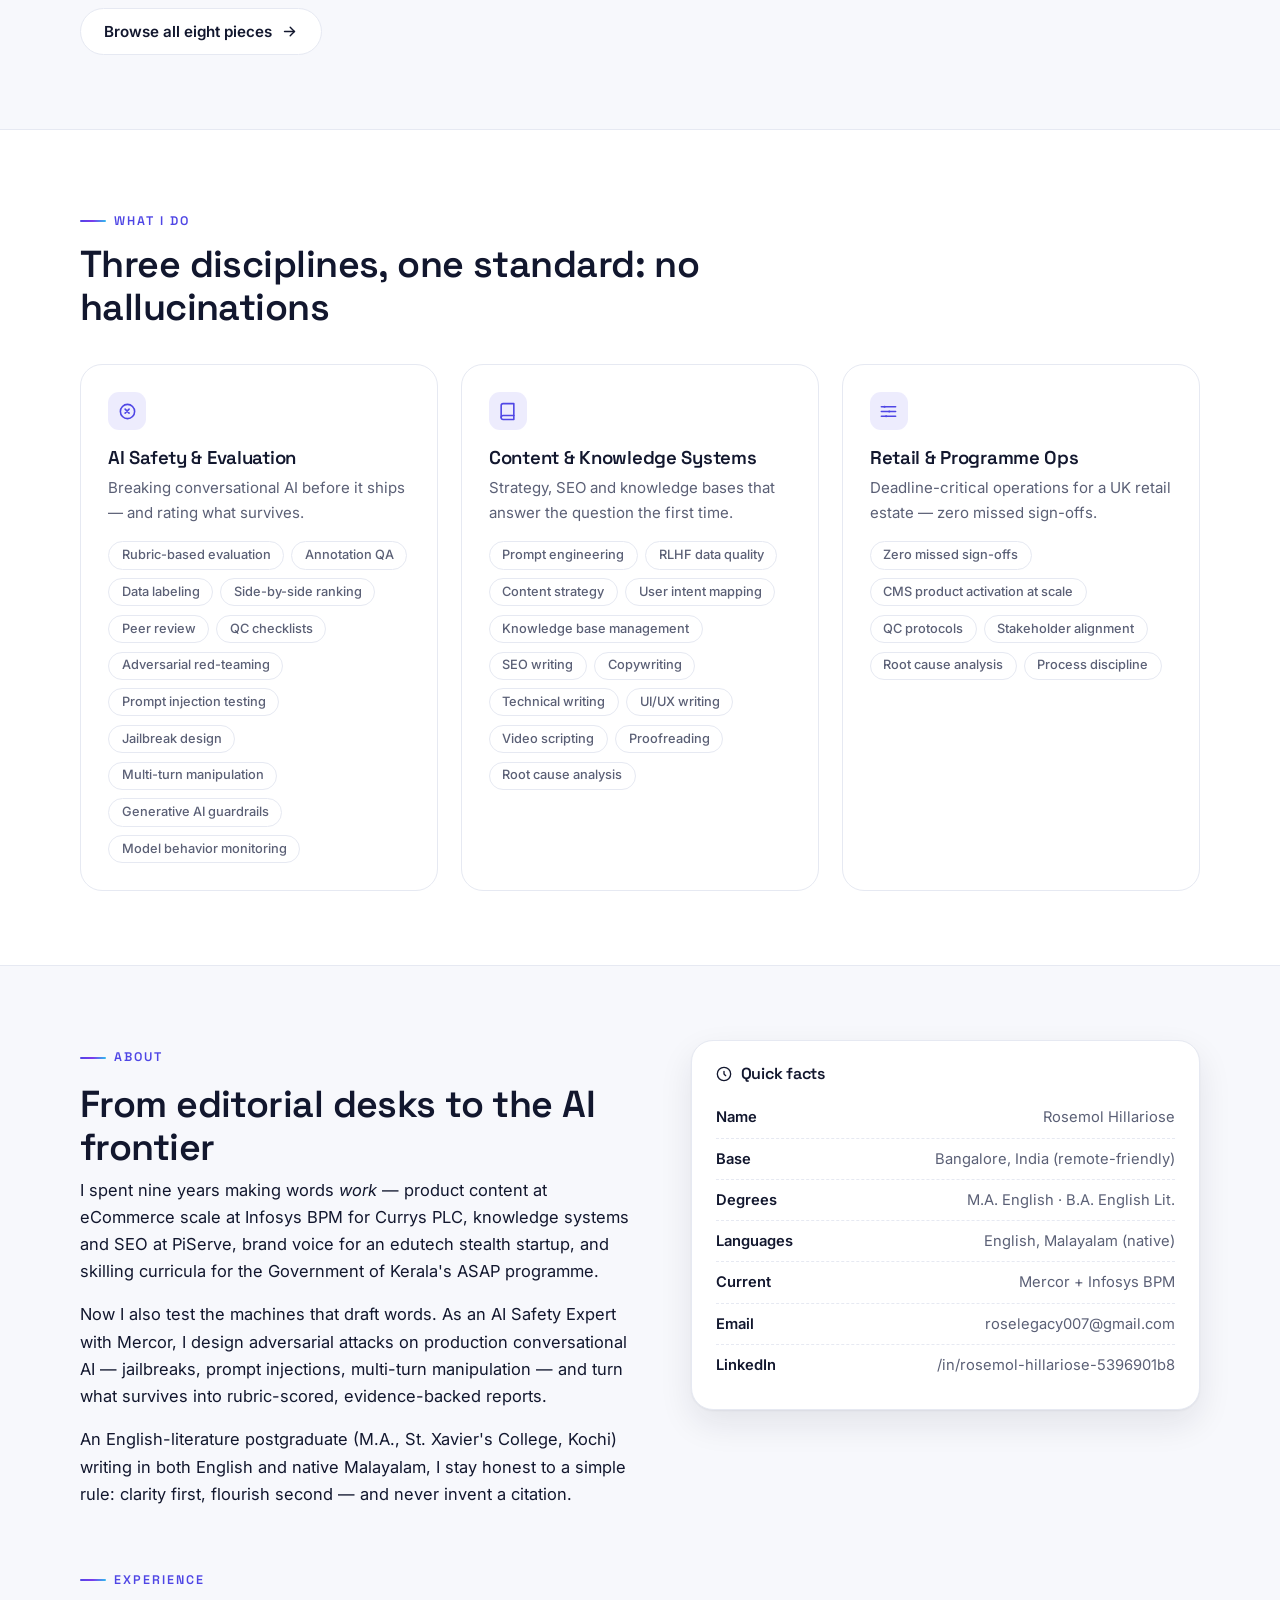
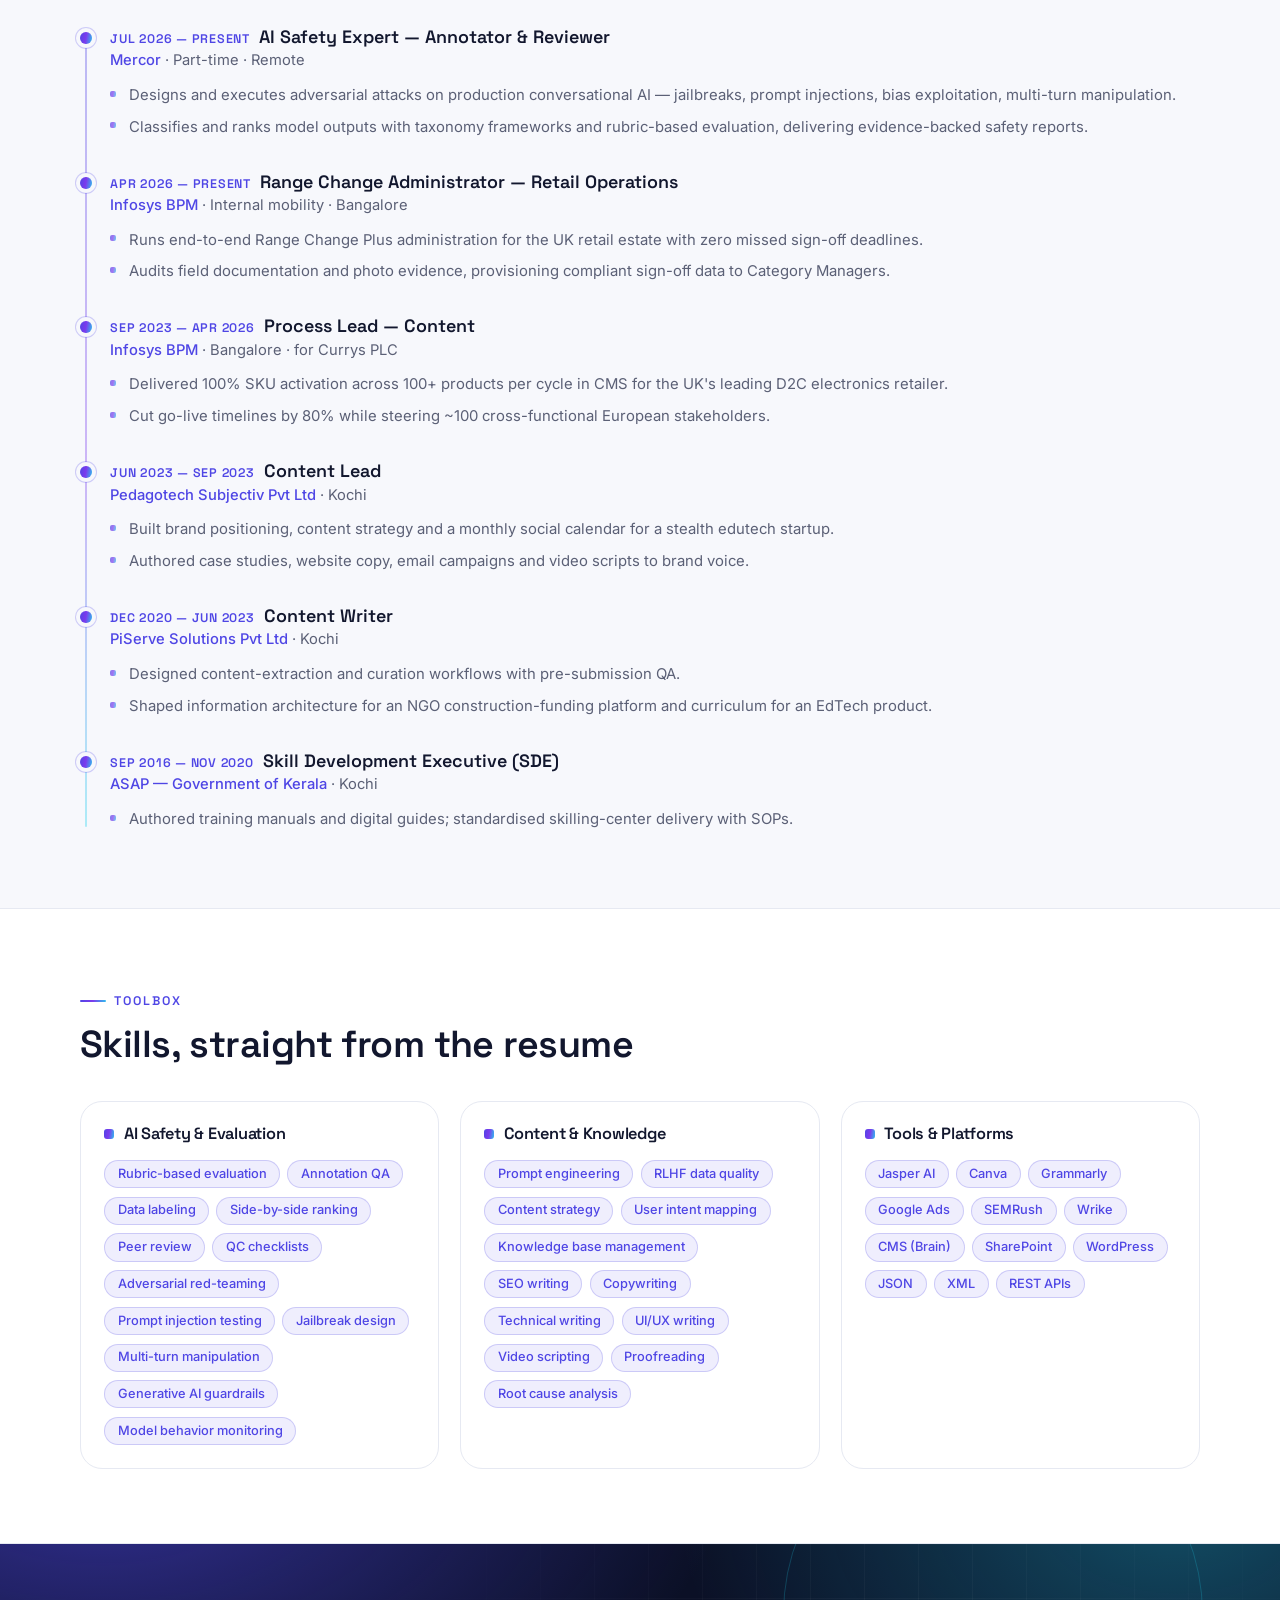
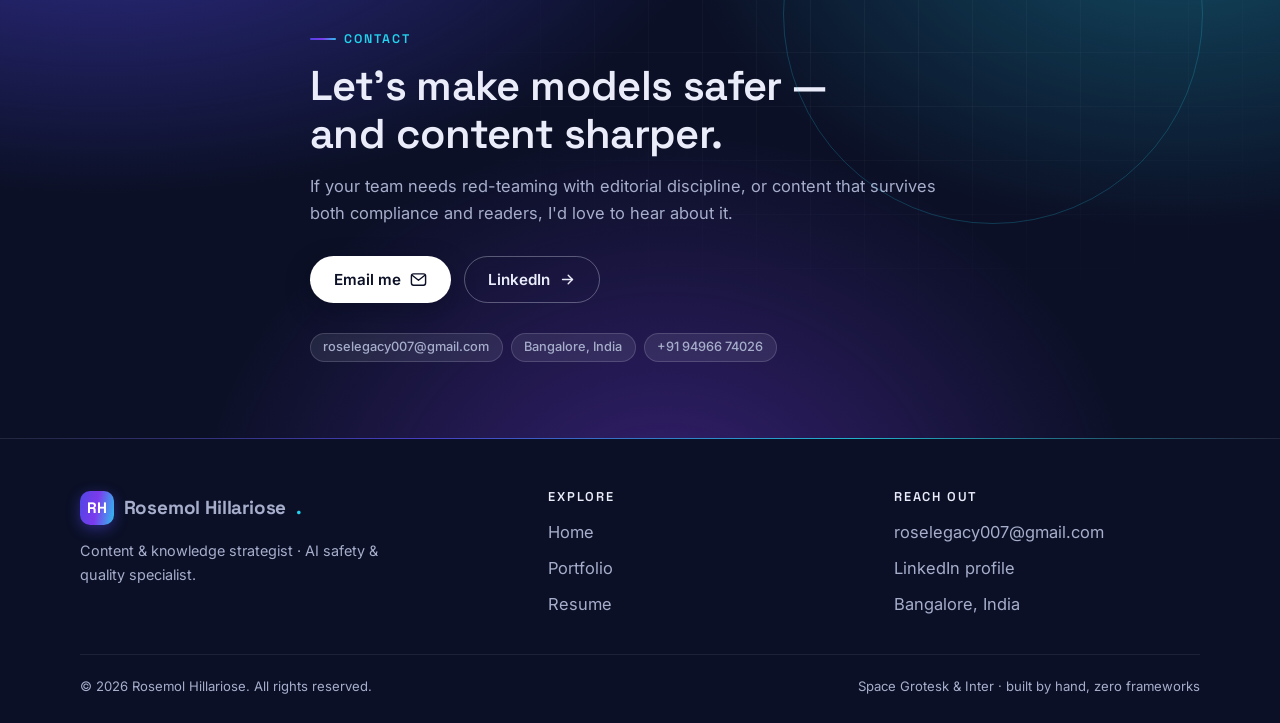
==== commit 82b2c7f6: "Footer: drop domain mention from blurb" ====
--- a/index.html
+++ b/index.html
@@ -271,7 +271,7 @@
     <div class="footer-grid">
       <div>
         <a class="brand" href="index.html"><span class="brand-mark">RH</span>Rosemol Hillariose<i>.</i></a>
-        <p class="footer-blurb">Content & knowledge strategist · AI safety & quality specialist. rosehillariose.com</p>
+        <p class="footer-blurb">Content & knowledge strategist · AI safety & quality specialist.</p>
       </div>
       <div>
         <h4>Explore</h4>
